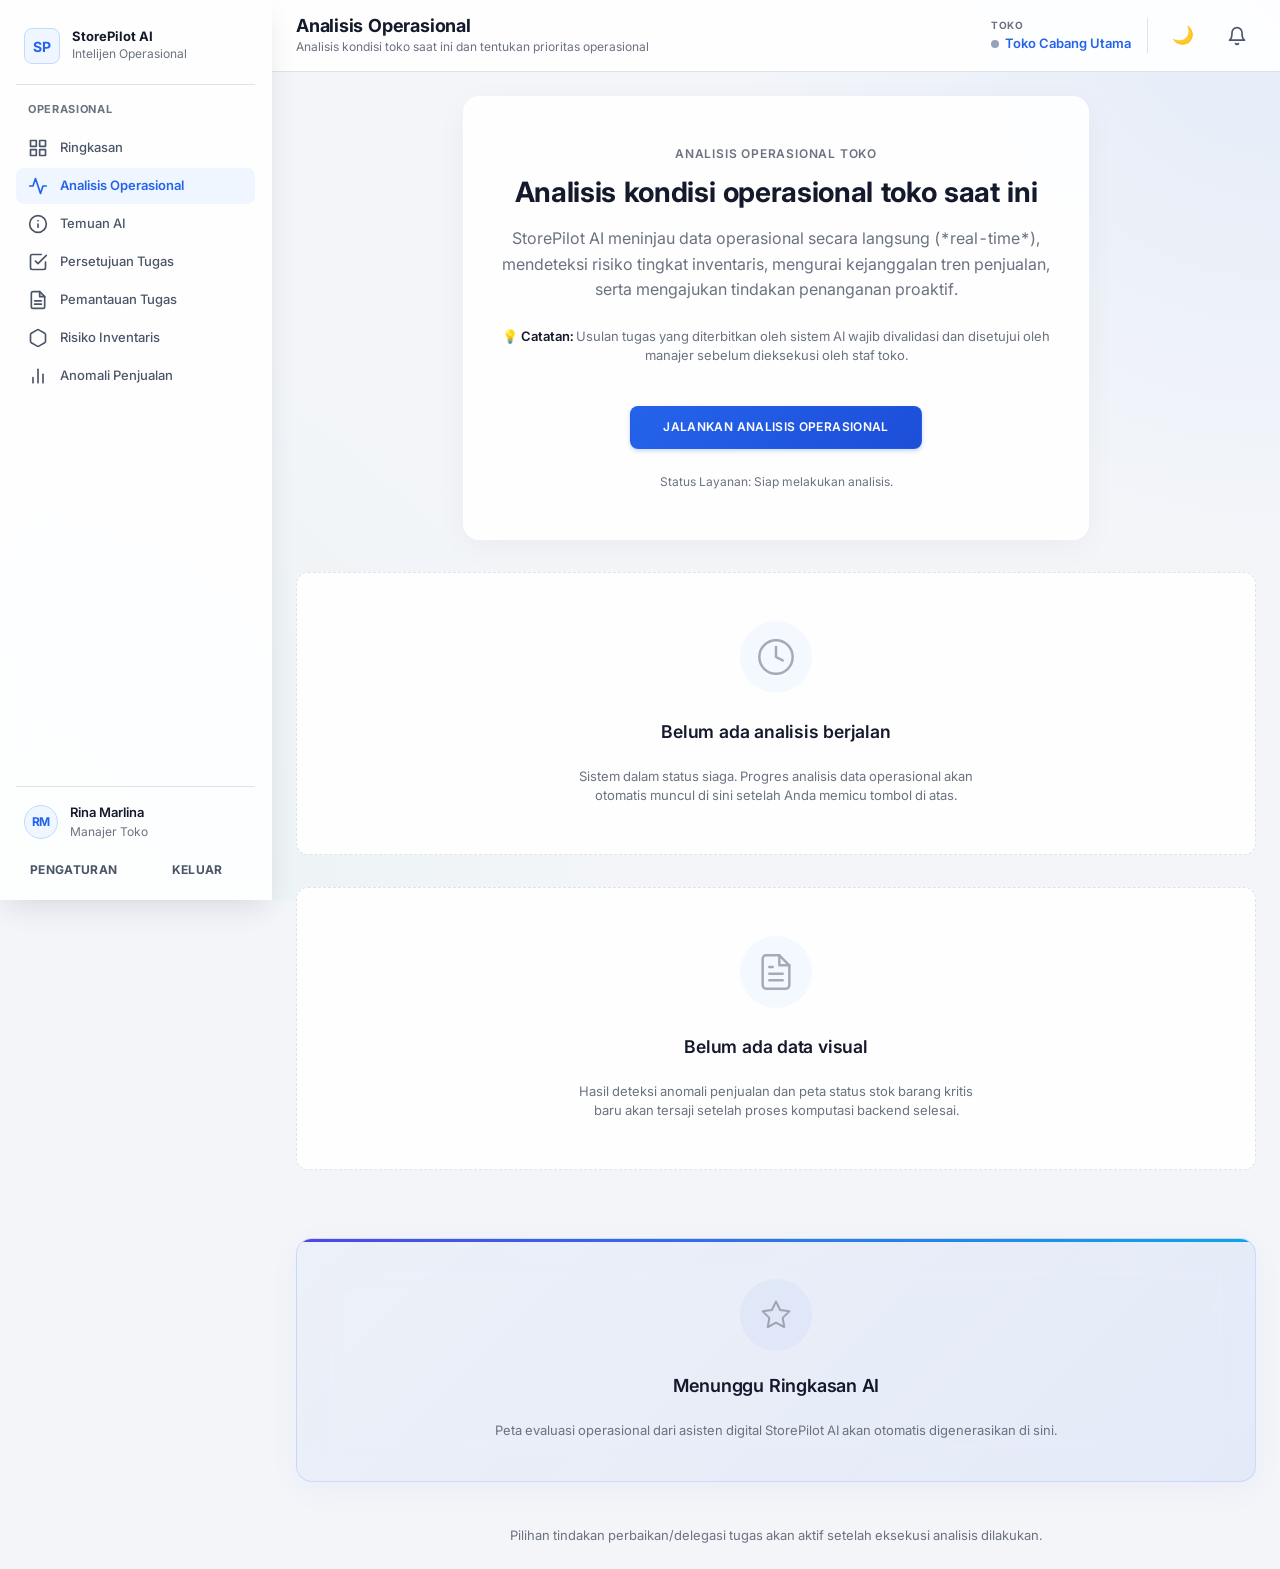
==== StorePilot AI/pages/analysis.html @ f126bdea "feat: complete CRUD + auth + seed + docker + frontend integration" ====
<!DOCTYPE html>
<html lang="id">
<head>
    <meta charset="UTF-8">
    <meta name="viewport" content="width=device-width, initial-scale=1.0">
    <meta name="description" content="StorePilot AI — Analisis Operasional. Analisis kondisi toko saat ini dan tentukan prioritas operasional.">
    <title>StorePilot AI — Analisis Operasional</title>

    <!-- Google Fonts -->
    <link rel="preconnect" href="https://fonts.googleapis.com">
    <link rel="preconnect" href="https://fonts.gstatic.com" crossorigin>
    <link href="https://fonts.googleapis.com/css2?family=Inter:wght@400;500;600;700&display=swap" rel="stylesheet">

    <!-- Script Deteksi Mode Gelap Instan -->
    <!-- Script Deteksi Mode Gelap Instan (dengan fallback prefers-color-scheme) -->
    <script>
        (function () {
            const saved = localStorage.getItem('theme');
            const prefersDark = window.matchMedia && window.matchMedia('(prefers-color-scheme: dark)').matches;
            const theme = saved || (prefersDark ? 'dark' : 'light');
            document.documentElement.setAttribute('data-theme', theme);
        })();
    </script>

    <!-- CSS Stylesheets (Sesuai dengan struktur folder proyekmu) -->
    <link rel="stylesheet" href="../assets/css/variables.css">
    <link rel="stylesheet" href="../assets/css/base.css">
    <link rel="stylesheet" href="../assets/css/layout.css">
    <link rel="stylesheet" href="../assets/css/components.css">
    <link rel="stylesheet" href="../assets/css/pages.css">

    <!-- Gaya Khusus Glassmorphism & Komponen Halaman Analisis -->
    <style>
        .analysis-container {
            display: flex;
            flex-direction: column;
            gap: 2rem;
        }

        /* 1. Glassmorphism Card Trigger Utama */
        .analysis-trigger {
            background: var(--glass-bg-strong, rgba(255, 255, 255, 0.75));
            backdrop-filter: blur(12px);
            -webkit-backdrop-filter: blur(12px);
            border: 1px solid var(--glass-border, rgba(0, 0, 0, 0.05));
            border-radius: var(--radius-xl, 16px);
            padding: 3rem 2rem;
            text-align: center;
            max-width: 800px;
            margin: 0 auto;
            box-shadow: 0 8px 32px 0 rgba(0, 0, 0, 0.04);
            transition: transform var(--transition-normal), box-shadow var(--transition-normal);
        }
        
        .analysis-trigger:hover {
            transform: translateY(-2px);
            box-shadow: 0 12px 40px 0 rgba(0, 0, 0, 0.06);
        }

        .analysis-trigger-title {
            font-size: 1.75rem;
            font-weight: 700;
            color: var(--color-text-primary, #0f172a);
            margin-bottom: 1rem;
            line-height: 1.25;
        }

        .analysis-trigger-description {
            color: var(--color-text-muted, #64748b);
            font-size: 1rem;
            line-height: 1.6;
            margin-bottom: 1.5rem;
            max-width: 620px;
            margin-left: auto;
            margin-right: auto;
        }

        /* 2. Standardisasi Empty State dengan Efek Kaca */
        .empty-state {
            background: var(--glass-bg-strong, rgba(255, 255, 255, 0.4));
            backdrop-filter: blur(8px);
            -webkit-backdrop-filter: blur(8px);
            border: 1.5px dashed var(--color-border, rgba(0, 0, 0, 0.08));
            border-radius: var(--radius-lg, 12px);
            padding: 3rem 2rem;
            display: flex;
            flex-direction: column;
            align-items: center;
            justify-content: center;
            text-align: center;
            gap: 0.75rem;
            transition: background-color var(--transition-normal), border-color var(--transition-normal);
        }

        .empty-state-icon {
            color: var(--color-text-muted, #64748b);
            opacity: 0.6;
            margin-bottom: 0.5rem;
        }

        /* 3. Panel Hasil Kecerdasan AI */
        .ai-intelligence-panel {
            background: linear-gradient(135deg, rgba(37, 99, 235, 0.03) 0%, rgba(37, 99, 235, 0.07) 100%);
            border: 1px solid rgba(37, 99, 235, 0.15);
            border-radius: var(--radius-xl, 16px);
            padding: 1.5rem;
            transition: background-color var(--transition-normal), border-color var(--transition-normal);
        }

        /* --- SINKRONISASI AKTIF UNTUK MODE GELAP (DARK MODE) --- */
        [data-theme="dark"] .analysis-trigger {
            background: rgba(30, 41, 59, 0.45);
            border-color: rgba(255, 255, 255, 0.08);
            box-shadow: 0 8px 32px 0 rgba(0, 0, 0, 0.2);
        }

        [data-theme="dark"] .empty-state {
            background: rgba(15, 23, 42, 0.25) !important;
            border-color: rgba(255, 255, 255, 0.1) !important;
        }

        html[data-theme="dark"] .ai-intelligence-panel,
        [data-theme="dark"] .ai-intelligence-panel {
            background: #1e293b !important; 
            background-image: none !important; 
            border-color: #334155 !important;
            box-shadow: 0 10px 15px -3px rgba(0, 0, 0, 0.5) !important;
        }

        html[data-theme="dark"] .ai-intelligence-panel .empty-state {
            background: rgba(15, 23, 42, 0.5) !important;
            border-color: rgba(255, 255, 255, 0.05) !important;
        }

        /* Perbaikan: jangan paksa semua child jadi satu warna, biarkan hierarki tetap */
        html[data-theme="dark"] .ai-intelligence-panel .empty-state h4,
        [data-theme="dark"] .ai-intelligence-panel .empty-state h4 {
            color: var(--color-text-primary);
        }
        html[data-theme="dark"] .ai-intelligence-panel .empty-state p,
        [data-theme="dark"] .ai-intelligence-panel .empty-state p {
            color: var(--color-text-secondary);
        }
    </style>
</head>
<body>

  <div class="app-shell">

    <!-- SIDEBAR -->
    <aside class="sidebar" id="sidebar">
      <div class="sidebar-brand">
        <div class="brand-mark">
          <span style="font-weight: var(--font-weight-bold); color: var(--color-primary); font-size: var(--font-size-base);">SP</span>
        </div>
        <div class="brand-content">
          <span class="brand-name">StorePilot AI</span>
          <span class="brand-subtitle">Intelijen Operasional</span>
        </div>
      </div>

      <nav class="sidebar-nav" aria-label="Navigasi utama">
        <div class="nav-section">
          <span class="nav-section-label">OPERASIONAL</span>
          <ul class="nav-list">
            <li class="nav-item">
              <a href="dashboard.html" class="nav-link">
                <span class="nav-icon" aria-hidden="true">
                  <svg width="20" height="20" viewBox="0 0 24 24" fill="none" stroke="currentColor" stroke-width="2" stroke-linecap="round" stroke-linejoin="round">
                    <rect x="3" y="3" width="7" height="7"/>
                    <rect x="14" y="3" width="7" height="7"/>
                    <rect x="14" y="14" width="7" height="7"/>
                    <rect x="3" y="14" width="7" height="7"/>
                  </svg>
                </span>
                <span class="nav-label">Ringkasan</span>
              </a>
            </li>
            <li class="nav-item">
              <a href="analysis.html" class="nav-link active" aria-current="page">
                <span class="nav-icon" aria-hidden="true">
                  <svg width="20" height="20" viewBox="0 0 24 24" fill="none" stroke="currentColor" stroke-width="2" stroke-linecap="round" stroke-linejoin="round">
                    <polyline points="22 12 18 12 15 21 9 3 6 12 2 12"/>
                  </svg>
                </span>
                <span class="nav-label">Analisis Operasional</span>
              </a>
            </li>
            <li class="nav-item">
              <a href="findings.html" class="nav-link">
                <span class="nav-icon" aria-hidden="true">
                  <svg width="20" height="20" viewBox="0 0 24 24" fill="none" stroke="currentColor" stroke-width="2" stroke-linecap="round" stroke-linejoin="round">
                    <circle cx="12" cy="12" r="10"/>
                    <line x1="12" y1="16" x2="12" y2="12"/>
                    <line x1="12" y1="8" x2="12.01" y2="8"/>
                  </svg>
                </span>
                <span class="nav-label">Temuan AI</span>
              </a>
            </li>
            <li class="nav-item">
              <a href="approvals.html" class="nav-link">
                <span class="nav-icon" aria-hidden="true">
                  <svg width="20" height="20" viewBox="0 0 24 24" fill="none" stroke="currentColor" stroke-width="2" stroke-linecap="round" stroke-linejoin="round">
                    <polyline points="9 11 12 14 22 4"/>
                    <path d="M21 12v7a2 2 0 0 1-2 2H5a2 2 0 0 1-2-2V5a2 2 0 0 1 2-2h11"/>
                  </svg>
                </span>
                <span class="nav-label">Persetujuan Tugas</span>
              </a>
            </li>
            <li class="nav-item">
              <a href="tasks.html" class="nav-link">
                <span class="nav-icon" aria-hidden="true">
                  <svg width="20" height="20" viewBox="0 0 24 24" fill="none" stroke="currentColor" stroke-width="2" stroke-linecap="round" stroke-linejoin="round">
                    <path d="M14 2H6a2 2 0 0 0-2 2v16a2 2 0 0 0 2 2h12a2 2 0 0 0 2-2V8z"/>
                    <polyline points="14 2 14 8 20 8"/>
                    <line x1="16" y1="13" x2="8" y2="13"/>
                    <line x1="16" y1="17" x2="8" y2="17"/>
                  </svg>
                </span>
                <span class="nav-label">Pemantauan Tugas</span>
              </a>
            </li>
            <li class="nav-item">
              <a href="inventory.html" class="nav-link">
                <span class="nav-icon" aria-hidden="true">
                  <svg width="20" height="20" viewBox="0 0 24 24" fill="none" stroke="currentColor" stroke-width="2" stroke-linecap="round" stroke-linejoin="round">
                    <path d="M21 16V8a2 2 0 0 0-1-1.73l-7-4a2 2 0 0 0-2 0l-7 4A2 2 0 0 0 3 8v8a2 2 0 0 0 1 1.73l7 4a2 2 0 0 0 2 0l7-4A2 2 0 0 0 21 16z"/>
                  </svg>
                </span>
                <span class="nav-label">Risiko Inventaris</span>
              </a>
            </li>
            <li class="nav-item">
              <a href="sales.html" class="nav-link">
                <span class="nav-icon" aria-hidden="true">
                  <svg width="20" height="20" viewBox="0 0 24 24" fill="none" stroke="currentColor" stroke-width="2" stroke-linecap="round" stroke-linejoin="round">
                    <line x1="18" y1="20" x2="18" y2="10"/>
                    <line x1="12" y1="20" x2="12" y2="4"/>
                    <line x1="6" y1="20" x2="6" y2="14"/>
                  </svg>
                </span>
                <span class="nav-label">Anomali Penjualan</span>
              </a>
            </li>
          </ul>
        </div>
      </nav>

      <!-- Sidebar Footer -->
      <div class="sidebar-footer">
        <div class="sidebar-profile">
          <div class="profile-avatar" aria-hidden="true">RM</div>
          <div class="profile-info">
            <span class="profile-name" id="sidebarProfileName">Rina Marlina</span>
            <span class="profile-role" id="sidebarProfileRole">Manajer Toko</span>
          </div>
        </div>
        <div class="sidebar-footer-actions" style="width: 100%; display: flex; gap: var(--space-2, 8px); margin-top: var(--space-2);">
          <button type="button" class="button button-ghost" style="font-size: var(--font-size-xs); flex: 1;">Pengaturan</button>
          <a href="../index.html" class="button button-ghost" style="font-size: var(--font-size-xs); flex: 1; text-align: center; text-decoration: none;">Keluar</a>
        </div>
      </div>
    </aside>

    <div class="sidebar-overlay" id="sidebarOverlay"></div>

    <!-- MAIN SHELL -->
    <div class="main-shell">
      <header class="top-header">
        <button
          type="button"
          class="mobile-menu-button"
          id="mobileMenuButton"
          aria-label="Buka navigasi"
          aria-controls="sidebar"
          aria-expanded="false"
        >
          <svg width="22" height="22" viewBox="0 0 24 24" fill="none" stroke="currentColor" stroke-width="2" stroke-linecap="round" stroke-linejoin="round" aria-hidden="true">
            <line x1="3" y1="12" x2="21" y2="12"/>
            <line x1="3" y1="6" x2="21" y2="6"/>
            <line x1="3" y1="18" x2="21" y2="18"/>
          </svg>
        </button>

        <div class="header-context">
          <h1 class="header-title">Analisis Operasional</h1>
          <p class="header-description">Analisis kondisi toko saat ini dan tentukan prioritas operasional</p>
        </div>

        <div class="header-actions">
          <div class="store-context">
            <span class="store-context-label">TOKO</span>
            <span class="store-context-name" style="font-weight: 600; color: var(--color-primary, #2563eb); display: flex; align-items: center; gap: 6px;">
              <span style="display: inline-block; width: 8px; height: 8px; background: #94a3b8; border-radius: 50%;"></span>
              Toko Cabang Utama
            </span>
          </div>

          <!-- Tombol Tema (Menjaga ID & Struktur Ikon) -->
          <button
            type="button"
            id="theme-toggle"
            class="header-action-button"
            aria-label="Ubah Tema"
            style="font-size: 1.1rem; background: none; border: none; cursor: pointer;"
          >
            <span id="theme-icon">🌙</span>
          </button>

          <!-- Tombol Notifikasi -->
          <button
            type="button"
            class="header-action-button notification-button"
            aria-label="Notifikasi"
          >
            <svg width="20" height="20" viewBox="0 0 24 24" fill="none" stroke="currentColor" stroke-width="2" stroke-linecap="round" stroke-linejoin="round" aria-hidden="true">
              <path d="M18 8A6 6 0 0 0 6 8c0 7-3 9-3 9h18s-3-2-3-9"/>
              <path d="M13.73 21a2 2 0 0 1-3.46 0"/>
            </svg>
          </button>
        </div>
      </header>

      <main class="main-content">
        <div class="content-container">
          <div class="analysis-container">

            <!-- PEMICU ANALISIS (HERO INSIGHT) -->
            <section class="analysis-trigger" id="analysisTrigger">
              <div class="analysis-trigger-content">
                <p style="font-size: var(--font-size-xs); font-weight: var(--font-weight-semibold); text-transform: uppercase; letter-spacing: 0.8px; color: var(--color-text-muted); margin-bottom: 0.75rem;">
                  ANALISIS OPERASIONAL TOKO
                </p>
                <h2 class="analysis-trigger-title">Analisis kondisi operasional toko saat ini</h2>
                <p class="analysis-trigger-description">
                  StorePilot AI meninjau data operasional secara langsung (*real-time*), mendeteksi risiko tingkat inventaris, mengurai kejanggalan tren penjualan, serta mengajukan tindakan penanganan proaktif.
                </p>
                <p style="font-size: var(--font-size-sm); color: var(--color-text-muted); margin-bottom: 2rem;">
                  💡 <strong>Catatan:</strong> Usulan tugas yang diterbitkan oleh sistem AI wajib divalidasi dan disetujui oleh manajer sebelum dieksekusi oleh staf toko.
                </p>
                <div class="analysis-trigger-action">
                  <button type="button" id="runAnalysisButton" class="button button-primary" style="padding: 0.75rem 2rem; font-weight: 600;">
                    JALANKAN ANALISIS OPERASIONAL
                  </button>
                </div>
                <div style="margin-top: 1.5rem; display: flex; align-items: center; justify-content: center; gap: 8px;">
                  <span style="font-size: var(--font-size-xs); color: var(--color-text-muted);">Status Layanan: Siap melakukan analisis.</span>
                </div>
              </div>
            </section>

            <!-- STATUS PROGRES -->
            <section class="analysis-progress" id="analysisProgress">
              <div class="empty-state">
                <span class="empty-state-icon">
                  <svg width="40" height="40" viewBox="0 0 24 24" fill="none" stroke="currentColor" stroke-width="1.5" stroke-linecap="round" stroke-linejoin="round">
                    <circle cx="12" cy="12" r="10"/>
                    <polyline points="12 6 12 12 16 14"/>
                  </svg>
                </span>
                <h3 style="font-weight: var(--font-weight-semibold); font-size: 1.1rem; margin-top: 0.5rem;">Belum ada analisis berjalan</h3>
                <p style="color: var(--color-text-muted); font-size: var(--font-size-sm); max-width: 400px;">
                  Sistem dalam status siaga. Progres analisis data operasional akan otomatis muncul di sini setelah Anda memicu tombol di atas.
                </p>
              </div>
            </section>

            <!-- HASIL ANALISIS -->
            <section class="analysis-result" id="analysisResult">
              <div class="empty-state" style="margin-bottom: 1.5rem;">
                <span class="empty-state-icon">
                  <svg width="40" height="40" viewBox="0 0 24 24" fill="none" stroke="currentColor" stroke-width="1.5" stroke-linecap="round" stroke-linejoin="round">
                    <path d="M14 2H6a2 2 0 0 0-2 2v16a2 2 0 0 0 2 2h12a2 2 0 0 0 2-2V8z"/>
                    <polyline points="14 2 14 8 20 8"/>
                    <line x1="16" y1="13" x2="8" y2="13"/>
                    <line x1="16" y1="17" x2="8" y2="17"/>
                    <polyline points="10 9 9 9 8 9"/>
                  </svg>
                </span>
                <h3 style="font-weight: var(--font-weight-semibold); font-size: 1.1rem; margin-top: 0.5rem;">Belum ada data visual</h3>
                <p style="color: var(--color-text-muted); font-size: var(--font-size-sm); max-width: 400px;">
                  Hasil deteksi anomali penjualan dan peta status stok barang kritis baru akan tersaji setelah proses komputasi backend selesai.
                </p>
              </div>

              <!-- RINGKASAN INTELIJEN AI (AI PANEL) -->
              <div class="ai-intelligence-panel" id="analysisSummary" style="margin-top: 1.5rem;">
                <div class="empty-state" style="border: none !important; background: transparent !important; padding: 1rem 0 !important;">
                  <span class="empty-state-icon">
                    <svg width="32" height="32" viewBox="0 0 24 24" fill="none" stroke="currentColor" stroke-width="1.5" stroke-linecap="round" stroke-linejoin="round">
                      <polygon points="12 2 15.09 8.26 22 9.27 17 14.14 18.18 21.02 12 17.77 5.82 21.02 7 14.14 2 9.27 8.91 8.26 12 2"/>
                    </svg>
                  </span>
                  <h4 style="font-weight: var(--font-weight-semibold); margin-top: 0.25rem;">Menunggu Ringkasan AI</h4>
                  <p style="color: var(--color-text-muted); font-size: var(--font-size-sm);">Peta evaluasi operasional dari asisten digital StorePilot AI akan otomatis digenerasikan di sini.</p>
                </div>
              </div>

              <!-- TINDAKAN EVALUASI -->
              <div class="analysis-result-actions" id="analysisResultActions" style="margin-top: 1.5rem; display: flex; justify-content: center;">
                <p style="color: var(--color-text-muted); font-size: var(--font-size-sm); text-align: center; width: 100%;">
                  Pilihan tindakan perbaikan/delegasi tugas akan aktif setelah eksekusi analisis dilakukan.
                </p>
              </div>
            </section>

          </div>
        </div>
      </main>

    </div>
  </div>

  <!-- SCRIPT JS UTAMA -->
  <script src="../js/utils.js"></script>
  <script src="../js/components.js"></script>
  <script src="../js/api.js"></script>
  <script src="../js/app.js"></script>

  <!-- Catatan: Mobile menu toggle & theme toggle sudah ditangani secara global oleh app.js -->
</body>
</html>
---- StorePilot AI/assets/css/variables.css ----
/* ============================================================
   StorePilot AI — Design Tokens & Theme Engine
   Single source of truth. No other stylesheet re-declares :root.
   ============================================================ */

:root {
  /* ------------------------------------------------------------
     1. Brand & Surface Colors (Light Mode Default)
     ------------------------------------------------------------ */
  --color-bg-primary: #F3F5F9;
  --color-bg-secondary: #F7F9FB;
  --color-surface: #FFFFFF;
  --color-surface-elevated: rgba(255, 255, 255, 0.86);

  --color-primary: #2563EB;
  --color-primary-dark: #1D4ED8;
  --color-primary-darker: #1E3A8A;
  --color-primary-soft: #EFF6FF;
  --color-primary-border: #BFDBFE;
  --color-primary-rgb: 37, 99, 235;

  /* ------------------------------------------------------------
     2. Text Colors (AA-checked against surface/bg colors)
     ------------------------------------------------------------ */
  --color-text-primary: #14192B;
  --color-text-secondary: #4B5568;
  --color-text-muted: #6B7280;
  --color-text-on-primary: #FFFFFF;

  --color-border: rgba(100, 116, 139, 0.20);
  --color-border-strong: rgba(100, 116, 139, 0.34);

  /* ------------------------------------------------------------
     3. Operational Status Colors (Light Mode)
     ------------------------------------------------------------ */
  --color-critical: #DC2626;
  --color-critical-dark: #B91C1C;
  --color-critical-bg: #FEF2F2;
  --color-critical-border: #FECACA;
  --color-critical-rgb: 220, 38, 38;

  --color-high: #EA580C;
  --color-high-dark: #C2410C;
  --color-high-bg: #FFF7ED;
  --color-high-border: #FED7AA;
  --color-high-rgb: 234, 88, 12;

  --color-warning: #B45309;
  --color-warning-dark: #92400E;
  --color-warning-bg: #FFFBEB;
  --color-warning-border: #FDE68A;
  --color-warning-rgb: 180, 83, 9;

  --color-success: #15803D;
  --color-success-dark: #166534;
  --color-success-bg: #F0FDF4;
  --color-success-border: #BBF7D0;
  --color-success-rgb: 21, 128, 61;

  /* ------------------------------------------------------------
     4. Liquid Glass Tokens (Light Mode)
     ------------------------------------------------------------ */
  --glass-bg: rgba(255, 255, 255, 0.72);
  --glass-bg-strong: rgba(255, 255, 255, 0.90);
  --glass-bg-subtle: rgba(255, 255, 255, 0.55);

  --glass-border: rgba(255, 255, 255, 0.55);
  --glass-border-strong: rgba(255, 255, 255, 0.80);

  --glass-highlight: rgba(255, 255, 255, 0.90);

  --glass-blur: blur(16px);
  --glass-blur-strong: blur(28px);
  --glass-saturation: saturate(150%);

  --glass-shadow: 0 4px 20px -4px rgba(20, 25, 43, 0.08), 0 1px 2px rgba(20, 25, 43, 0.04);
  --glass-shadow-elevated: 0 20px 44px -12px rgba(20, 25, 43, 0.16), 0 2px 8px rgba(20, 25, 43, 0.06);

  /* Ambient backdrop wash */
  --ambient-wash: radial-gradient(1100px 620px at 12% -8%, rgba(37, 99, 235, 0.10), transparent 60%),
                  radial-gradient(900px 560px at 92% 8%, rgba(37, 99, 235, 0.06), transparent 55%);

  /* ------------------------------------------------------------
     5. Typography
     ------------------------------------------------------------ */
  --font-family-primary: 'Inter', -apple-system, BlinkMacSystemFont,
    'Segoe UI', Roboto, Oxygen, Ubuntu, Cantarell, 'Helvetica Neue', sans-serif;

  --font-size-xs: 0.75rem;    /* 12px */
  --font-size-sm: 0.8125rem;  /* 13px */
  --font-size-base: 0.875rem; /* 14px */
  --font-size-md: 1rem;       /* 16px */
  --font-size-lg: 1.125rem;   /* 18px */
  --font-size-xl: 1.25rem;    /* 20px */
  --font-size-2xl: 1.5rem;    /* 24px */
  --font-size-3xl: 1.875rem;  /* 30px */

  --font-weight-regular: 400;
  --font-weight-medium: 500;
  --font-weight-semibold: 600;
  --font-weight-bold: 700;

  --line-height-tight: 1.25;
  --line-height-normal: 1.5;
  --line-height-relaxed: 1.7;

  /* ------------------------------------------------------------
     6. Spacing
     ------------------------------------------------------------ */
  --space-1: 4px;
  --space-2: 8px;
  --space-3: 12px;
  --space-4: 16px;
  --space-5: 20px;
  --space-6: 24px;
  --space-8: 32px;
  --space-10: 40px;
  --space-12: 48px;
  --space-16: 64px;

  /* ------------------------------------------------------------
     7. Border Radius
     ------------------------------------------------------------ */
  --radius-sm: 6px;
  --radius-md: 8px;
  --radius-lg: 12px;
  --radius-xl: 16px;
  --radius-glass: 20px;
  --radius-full: 9999px;

  /* ------------------------------------------------------------
     8. Shadows
     ------------------------------------------------------------ */
  --shadow-sm: 0 1px 2px rgba(20, 25, 43, 0.06);
  --shadow-md: 0 6px 16px -4px rgba(20, 25, 43, 0.10), 0 2px 4px rgba(20, 25, 43, 0.04);
  --shadow-lg: 0 12px 28px -6px rgba(20, 25, 43, 0.12);
  --shadow-floating: 0 24px 48px -12px rgba(20, 25, 43, 0.20);
  --shadow-focus: 0 0 0 3px rgba(var(--color-primary-rgb), 0.28);

  /* ------------------------------------------------------------
     9. Motion
     ------------------------------------------------------------ */
  --transition-fast: 150ms cubic-bezier(0.4, 0, 0.2, 1);
  --transition-normal: 240ms cubic-bezier(0.4, 0, 0.2, 1);
  --transition-slow: 420ms cubic-bezier(0.4, 0, 0.2, 1);
  --ease-premium: cubic-bezier(0.16, 1, 0.3, 1);

  /* ------------------------------------------------------------
     10. Z-Index
     ------------------------------------------------------------ */
  --z-background: 0;
  --z-content: 10;
  --z-header: 100;
  --z-sidebar: 200;
  --z-overlay: 500;
  --z-modal: 600;
  --z-toast: 700;

  /* ------------------------------------------------------------
     11. Compatibility Aliases (Satu deklarasi di dalam :root utama)
     ------------------------------------------------------------ */
  --color-background: var(--color-bg-primary);
  --color-background-secondary: var(--color-bg-secondary);
  --color-info: #0EA5E9;
  --color-primary-hover: var(--color-primary-dark);

  --font-family: var(--font-family-primary);
  --font-weight-normal: var(--font-weight-regular);
  --font-weight-500: var(--font-weight-medium);
  --font-weight-600: var(--font-weight-semibold);
  --text-sm: var(--font-size-sm);

  --glass-background: var(--glass-bg);
  --glass-ambient-gradient: var(--ambient-wash);

  --radius-small: var(--radius-sm);
  --radius-medium: var(--radius-md);
  --radius-large: var(--radius-lg);
  --radius-pill: var(--radius-full);

  --shadow-small: var(--shadow-sm);
  --shadow-medium: var(--shadow-md);
  --shadow-large: var(--shadow-lg);

  --space-1.5: 6px;
  --space-2.5: 10px;
  --space-3.5: 14px;

  --z-dropdown: 400;
  --z-navigation: var(--z-header);
}

/* ============================================================
   12. DARK MODE OVERRIDES (Premium Futuristic Dark Tokens)
   ============================================================ */
[data-theme="dark"] {
  /* Surface & Background (Deep Futuristic Space Slates) */
  --color-bg-primary: #090D1A;
  --color-bg-secondary: #0F1524;
  --color-surface: #151D30;
  --color-surface-elevated: rgba(21, 29, 48, 0.86);

  /* Primary Accent & Brand (Neon Blue Glow) */
  --color-primary: #3B82F6;
  --color-primary-dark: #60A5FA;
  --color-primary-darker: #93C5FD;
  --color-primary-soft: rgba(59, 130, 246, 0.12);
  --color-primary-border: rgba(59, 130, 246, 0.35);
  --color-primary-rgb: 96, 165, 250;

  /* Typography & Text */
  --color-text-primary: #F8FAFC;
  --color-text-secondary: #94A3B8;
  --color-text-muted: #64748B;
  --color-text-on-primary: #090D1A;

  --color-border: rgba(255, 255, 255, 0.08);
  --color-border-strong: rgba(255, 255, 255, 0.15);

  /* Operational Status Colors (Aksesibilitas Kontras Tinggi di Latar Gelap) */
  --color-critical: #F87171;
  --color-critical-dark: #EF4444;
  --color-critical-bg: rgba(239, 68, 68, 0.12);
  --color-critical-border: rgba(239, 68, 68, 0.25);
  --color-critical-rgb: 248, 113, 113;

  --color-high: #FB923C;
  --color-high-dark: #F97316;
  --color-high-bg: rgba(249, 115, 22, 0.12);
  --color-high-border: rgba(249, 115, 22, 0.25);
  --color-high-rgb: 251, 146, 60;

  --color-warning: #FBBF24;
  --color-warning-dark: #F59E0B;
  --color-warning-bg: rgba(245, 158, 11, 0.12);
  --color-warning-border: rgba(245, 158, 11, 0.25);
  --color-warning-rgb: 251, 191, 36;

  --color-success: #4ADE80;
  --color-success-dark: #22C55E;
  --color-success-bg: rgba(34, 197, 94, 0.12);
  --color-success-border: rgba(34, 197, 94, 0.25);
  --color-success-rgb: 74, 222, 128;

  /* Liquid Glass (Dark Mode Space Glass) */
  --glass-bg: rgba(15, 21, 36, 0.70);
  --glass-bg-strong: rgba(15, 21, 36, 0.88);
  --glass-bg-subtle: rgba(15, 21, 36, 0.45);

  --glass-border: rgba(255, 255, 255, 0.05);
  --glass-border-strong: rgba(255, 255, 255, 0.12);

  --glass-highlight: rgba(255, 255, 255, 0.02);

  --glass-shadow: 0 4px 24px -4px rgba(0, 0, 0, 0.4), 0 1px 3px rgba(0, 0, 0, 0.2);
  --glass-shadow-elevated: 0 20px 48px -12px rgba(0, 0, 0, 0.6), 0 2px 10px rgba(0, 0, 0, 0.3);

  /* Dark Neon Cybernetic Backdrop Ambient Gradient */
  --ambient-wash: radial-gradient(1100px 620px at 12% -8%, rgba(59, 130, 246, 0.14), transparent 55%),
                  radial-gradient(900px 560px at 92% 8%, rgba(96, 165, 250, 0.08), transparent 50%);
}

/* ------------------------------------------------------------
   13. Global Smooth Transitions & Motion Handling
   ------------------------------------------------------------ */
body {
  background-color: var(--color-bg-primary);
  color: var(--color-text-primary);
  font-family: var(--font-family-primary);
  transition: background-color var(--transition-normal) var(--ease-premium),
              color var(--transition-normal) var(--ease-premium),
              border-color var(--transition-normal) var(--ease-premium);
}

/* User Reduced Motion Preference */
@media (prefers-reduced-motion: reduce) {
  :root {
    --transition-fast: 1ms linear;
    --transition-normal: 1ms linear;
    --transition-slow: 1ms linear;
  }
}
---- StorePilot AI/assets/css/base.css ----
/* ==========================================================================
   StorePilot AI — Base Styles (Revised)
   ========================================================================== */

/* --------------------------------------------------------------------------
   Reset & Box Sizing
   -------------------------------------------------------------------------- */
*,
*::before,
*::after {
  box-sizing: border-box;
}

* {
  margin: 0;
  padding: 0;
}

/* --------------------------------------------------------------------------
   Document Foundation
   -------------------------------------------------------------------------- */
html {
  font-size: 16px;
  scroll-behavior: smooth;
  -webkit-text-size-adjust: 100%;
  text-size-adjust: 100%;
  scrollbar-width: thin;
  scrollbar-color: var(--color-border-strong) transparent;
}

body {
  font-family: var(--font-family-primary);
  background:
    radial-gradient(circle at top right, rgba(59,130,246,.08), transparent 35%),
    radial-gradient(circle at bottom left, rgba(16,185,129,.05), transparent 40%),
    var(--color-bg-primary);
  background-attachment: fixed;
  color: var(--color-text-primary);
  line-height: var(--line-height-normal);
  font-weight: var(--font-weight-regular);
  font-size: var(--font-size-base);

  -webkit-font-smoothing: antialiased;
  -moz-osx-font-smoothing: grayscale;
  text-rendering: optimizeLegibility;
  font-variant-numeric: tabular-nums;

  min-height: 100vh;
  overflow-x: hidden;
}

/* --------------------------------------------------------------------------
   Baseline Typography
   -------------------------------------------------------------------------- */
h1, h2, h3, h4, h5, h6 {
  font-family: inherit;
  color: var(--color-text-primary);
  font-weight: var(--font-weight-semibold);
  line-height: var(--line-height-tight);
  margin-bottom: 0.75rem;
  letter-spacing: -0.012em;
}

h1 { font-size: clamp(1.75rem, 4vw, 2.25rem); }
h2 { font-size: clamp(1.375rem, 3vw, 1.75rem); }
h3 { font-size: clamp(1.125rem, 2.4vw, 1.375rem); }
h4 { font-size: 1.125rem; }
h5 { font-size: 1rem; }
h6 { font-size: 0.875rem; }

p {
  margin-bottom: 1rem;
  color: var(--color-text-secondary);
}

p:last-child {
  margin-bottom: 0;
}

strong, b {
  font-weight: var(--font-weight-semibold);
  color: var(--color-text-primary);
}

small {
  font-size: 0.875em;
}

/* --------------------------------------------------------------------------
   Links & Interactivity
   -------------------------------------------------------------------------- */
a {
  color: var(--color-primary);
  text-decoration: none;
  transition: color var(--transition-fast), opacity var(--transition-fast);
}

a:hover {
  color: var(--color-primary-dark);
  text-decoration: underline;
  text-underline-offset: 3px;
}

/* Consistent, visible focus ring app-wide (mouse users keep a clean look
   via :focus-visible; keyboard users always get a clear ring). */
a:focus-visible,
button:focus-visible,
input:focus-visible,
textarea:focus-visible,
select:focus-visible,
[tabindex]:focus-visible {
  outline: 2px solid var(--color-primary);
  outline-offset: 2px;
  border-radius: var(--radius-sm);
  box-shadow: 0 0 0 4px rgba(59,130,246,.15);
}

/* --------------------------------------------------------------------------
   Media & Images
   -------------------------------------------------------------------------- */
img,
picture,
video,
canvas,
svg {
  display: block;
  max-width: 100%;
  height: auto;
}

img { object-fit: cover; }

svg {
  fill: none;
}

/* --------------------------------------------------------------------------
   Form Base Reset
   -------------------------------------------------------------------------- */
input,
button,
textarea,
select {
  font: inherit;
  color: inherit;
  margin: 0;
  letter-spacing: inherit;
}

button {
  cursor: pointer;
  background: transparent;
  border: none;
}

button:disabled {
  cursor: not-allowed;
}

textarea {
  resize: vertical;
}

/* --------------------------------------------------------------------------
   Selection & Scrollbar
   -------------------------------------------------------------------------- */
::selection {
  background: rgba(59,130,246,.22);
  color: var(--color-text-primary);
}

::-webkit-scrollbar {
  width: 10px;
  height: 10px;
}

::-webkit-scrollbar-track {
  background: transparent;
}

::-webkit-scrollbar-thumb {
  background-color: var(--color-border-strong);
  border-radius: 10px;
  border: 2px solid var(--color-bg-primary);
  background-clip: padding-box;
}

::-webkit-scrollbar-thumb:hover {
  background-color: var(--color-text-muted);
  background-clip: padding-box;
}

/* --------------------------------------------------------------------------
   Skip Link (keyboard accessibility — jumps straight to main content)
   -------------------------------------------------------------------------- */
.skip-link {
  position: fixed;
  top: var(--space-3);
  left: var(--space-3);
  z-index: 999;
  background: var(--color-primary);
  color: #fff;
  padding: var(--space-2) var(--space-4);
  border-radius: var(--radius-md);
  font-size: var(--font-size-sm);
  font-weight: var(--font-weight-medium);
  text-decoration: none;
  transform: translateY(-150%);
  opacity: 0;
  pointer-events: none;
  transition:
    transform var(--transition-fast) var(--ease-premium, ease),
    opacity var(--transition-fast) var(--ease-premium, ease);
}

.skip-link:focus,
.skip-link:focus-visible {
  transform: translateY(0);
  opacity: 1;
  pointer-events: auto;
}

/* --------------------------------------------------------------------------
   Layout Utility Classes
   -------------------------------------------------------------------------- */
.container {
  width: min(1280px, calc(100% - 2rem));
  margin-inline: auto;
}

.section {
  margin-block: var(--space-8);
}

.stack > * + * {
  margin-top: var(--space-4);
}

.cluster {
  display: flex;
  flex-wrap: wrap;
  align-items: center;
  gap: var(--space-3);
}

.surface {
  background: var(--glass-bg);
  border: 1px solid var(--glass-border);
  border-radius: var(--radius-xl);
  backdrop-filter: blur(var(--glass-blur));
}

/* --------------------------------------------------------------------------
   Gentle Page Entrance
   Applied via a small set of opt-in utility classes so motion stays
   deliberate rather than scattered. Content settles in, it doesn't jump.
   -------------------------------------------------------------------------- */
@keyframes fade-rise-in {
  from { opacity: 0; transform: translateY(10px); }
  to   { opacity: 1; transform: translateY(0); }
}

@keyframes scale-in {
  from {
    opacity: 0;
    transform: scale(.96);
  }
  to {
    opacity: 1;
    transform: scale(1);
  }
}

.fade-in {
  animation: fade-rise-in .45s ease both;
}

.slide-up {
  animation: fade-rise-in .55s ease both;
}

.scale-in {
  animation: scale-in .35s ease both;
}

.enter-fade { animation: fade-rise-in var(--transition-slow) var(--ease-premium) both; }
.enter-fade-1 { animation: fade-rise-in var(--transition-slow) var(--ease-premium) both; animation-delay: 40ms; }
.enter-fade-2 { animation: fade-rise-in var(--transition-slow) var(--ease-premium) both; animation-delay: 90ms; }
.enter-fade-3 { animation: fade-rise-in var(--transition-slow) var(--ease-premium) both; animation-delay: 140ms; }

@media (prefers-reduced-motion: reduce) {
  html { scroll-behavior: auto; }

  *,
  *::before,
  *::after {
    animation-duration: 0.01ms !important;
    animation-iteration-count: 1 !important;
    transition-duration: 0.01ms !important;
    scroll-behavior: auto !important;
  }
}
---- StorePilot AI/assets/css/layout.css ----
/**
 * StorePilot AI — Global Layout System
 * Location: assets/css/layout.css
 *
 * Matches the actual app-shell markup used across index.html and every
 * page in /pages/: .app-shell > (.sidebar + .sidebar-overlay + .main-shell)
 */

:root {
    --layout-sidebar-width: 272px;
    --layout-sidebar-width-md: 240px;
    --layout-topbar-height: 72px;
    --layout-topbar-height-sm: 64px;
    --layout-content-max-width: 1440px;
}

/* ==================================================
   APPLICATION SHELL
   ================================================== */
.app-shell,
.layout-wrapper {
    display: flex;
    min-height: 100vh;
    position: relative;
}

/* ==================================================
   SIDEBAR
   ================================================== */
.sidebar {
    width: var(--layout-sidebar-width);
    flex-shrink: 0;
    height: 100vh;
    position: fixed;
    top: 0;
    left: 0;
    background: var(--glass-bg-strong);
    backdrop-filter: var(--glass-blur) var(--glass-saturation);
    -webkit-backdrop-filter: var(--glass-blur) var(--glass-saturation);
    border-right: 1px solid var(--glass-border);
    box-shadow: var(--shadow-lg);
    z-index: var(--z-sidebar);
    display: flex;
    flex-direction: column;
    padding: var(--space-5) var(--space-4);
    transition: transform var(--transition-normal), box-shadow var(--transition-normal);
    transform: translate3d(0, 0, 0);
    will-change: transform;
}

.sidebar-brand {
    display: flex;
    align-items: center;
    gap: var(--space-3);
    padding: var(--space-2) var(--space-2) var(--space-5) var(--space-2);
    margin-bottom: var(--space-4);
    border-bottom: 1px solid var(--color-border);
}

.brand-mark {
    width: 36px;
    height: 36px;
    flex-shrink: 0;
    display: flex;
    align-items: center;
    justify-content: center;
    background: var(--color-primary-soft);
    border: 1px solid var(--color-primary-border);
    border-radius: var(--radius-md);
}

.brand-content {
    display: flex;
    flex-direction: column;
    gap: 1px;
    min-width: 0;
}

.brand-name {
    font-size: var(--font-size-sm);
    font-weight: var(--font-weight-bold);
    color: var(--color-text-primary);
    line-height: 1.2;
    white-space: nowrap;
}

.brand-subtitle {
    font-size: var(--font-size-xs);
    color: var(--color-text-muted);
    white-space: nowrap;
}

/* Navigation */
.sidebar-nav {
    flex: 1;
    overflow-y: auto;
    scrollbar-width: none;
    -ms-overflow-style: none;
}

.sidebar-nav::-webkit-scrollbar {
    display: none;
}

.nav-section {
    display: flex;
    flex-direction: column;
    gap: var(--space-1);
    margin-bottom: var(--space-5);
}

.nav-section-label {
    font-size: 0.6875rem;
    font-weight: var(--font-weight-bold);
    color: var(--color-text-muted);
    text-transform: uppercase;
    letter-spacing: 0.06em;
    padding: 0 var(--space-3);
    margin-bottom: var(--space-2);
}

.nav-list {
    list-style: none;
    display: flex;
    flex-direction: column;
    gap: 2px;
}

.nav-item {
    display: block;
}

.nav-link {
    display: flex;
    align-items: center;
    gap: var(--space-3);
    padding: var(--space-2) var(--space-3);
    border-radius: var(--radius-md);
    color: var(--color-text-secondary);
    font-size: var(--font-size-sm);
    font-weight: var(--font-weight-medium);
    text-decoration: none;
    transition: background-color var(--transition-fast), color var(--transition-fast);
}

.nav-link:hover {
    background: var(--color-bg-secondary);
    color: var(--color-text-primary);
    text-decoration: none;
}

.nav-link.active {
    background: var(--color-primary-soft);
    color: var(--color-primary);
    font-weight: var(--font-weight-semibold);
}

.nav-icon {
    display: flex;
    align-items: center;
    justify-content: center;
    flex-shrink: 0;
    width: 20px;
    height: 20px;
    color: currentColor;
}

.nav-label {
    white-space: nowrap;
    overflow: hidden;
    text-overflow: ellipsis;
}

/* Sidebar footer / profile */
.sidebar-footer {
    padding-top: var(--space-4);
    margin-top: var(--space-3);
    border-top: 1px solid var(--color-border);
    display: flex;
    flex-direction: column;
    gap: var(--space-3);
}

.sidebar-profile {
    display: flex;
    align-items: center;
    gap: var(--space-3);
    padding: 0 var(--space-2);
}

.profile-avatar,
.manager-avatar {
    width: 34px;
    height: 34px;
    flex-shrink: 0;
    display: flex;
    align-items: center;
    justify-content: center;
    border-radius: var(--radius-full);
    background: var(--color-primary-soft);
    border: 1px solid var(--color-primary-border);
    font-size: var(--font-size-xs);
    font-weight: var(--font-weight-bold);
    color: var(--color-primary);
    letter-spacing: -0.02em;
}

.profile-info,
.manager-info {
    display: flex;
    flex-direction: column;
    gap: 1px;
    min-width: 0;
}

.profile-name,
.manager-name {
    font-size: var(--font-size-sm);
    font-weight: var(--font-weight-semibold);
    color: var(--color-text-primary);
    white-space: nowrap;
    overflow: hidden;
    text-overflow: ellipsis;
}

.profile-role,
.manager-role {
    font-size: var(--font-size-xs);
    color: var(--color-text-muted);
    white-space: nowrap;
    overflow: hidden;
    text-overflow: ellipsis;
}

.sidebar-footer-actions {
    display: flex;
    gap: var(--space-2);
}

.sidebar-footer-actions .button {
    flex: 1;
}

/* Mobile overlay */
.sidebar-overlay {
    position: fixed;
    inset: 0;
    background: rgba(15, 23, 42, 0.4);
    backdrop-filter: blur(2px);
    -webkit-backdrop-filter: blur(2px);
    z-index: var(--z-overlay);
    opacity: 0;
    visibility: hidden;
    pointer-events: none;
    transition: opacity var(--transition-normal), visibility var(--transition-normal);
}

.sidebar-overlay.visible {
    opacity: 1;
    visibility: visible;
    pointer-events: auto;
}

/* ==================================================
   MAIN SHELL (TOPBAR + CONTENT)
   ================================================== */
.main-shell {
    flex: 1;
    display: flex;
    flex-direction: column;
    min-width: 0;
    margin-left: var(--layout-sidebar-width);
}

.top-header {
    height: var(--layout-topbar-height);
    position: sticky;
    top: 0;
    z-index: var(--z-header);
    background: var(--glass-bg-strong);
    backdrop-filter: var(--glass-blur);
    -webkit-backdrop-filter: var(--glass-blur);
    border-bottom: 1px solid var(--color-border);
    display: flex;
    align-items: center;
    gap: var(--space-4);
    padding: 0 var(--space-6);
}

.mobile-menu-button {
    display: none;
    align-items: center;
    justify-content: center;
    width: 40px;
    height: 40px;
    border-radius: var(--radius-md);
    color: var(--color-text-secondary);
    flex-shrink: 0;
}

.mobile-menu-button:hover {
    background: var(--color-bg-secondary);
    color: var(--color-text-primary);
}

.header-context {
    display: flex;
    flex-direction: column;
    gap: 2px;
    min-width: 0;
    flex: 1;
}

.header-title {
    font-size: var(--font-size-lg);
    font-weight: var(--font-weight-bold);
    color: var(--color-text-primary);
    margin: 0;
    line-height: 1.2;
    white-space: nowrap;
    overflow: hidden;
    text-overflow: ellipsis;
}

.header-description {
    font-size: var(--font-size-xs);
    color: var(--color-text-muted);
    margin: 0;
    white-space: nowrap;
    overflow: hidden;
    text-overflow: ellipsis;
}

.header-actions {
    display: flex;
    align-items: center;
    gap: var(--space-4);
    flex-shrink: 0;
}

.store-context {
    display: flex;
    flex-direction: column;
    gap: 1px;
    padding-right: var(--space-4);
    border-right: 1px solid var(--color-border);
}

.store-context-label {
    font-size: 0.625rem;
    font-weight: var(--font-weight-bold);
    color: var(--color-text-muted);
    text-transform: uppercase;
    letter-spacing: 0.06em;
}

.store-context-name {
    font-size: var(--font-size-sm);
    font-weight: var(--font-weight-medium);
    color: var(--color-text-secondary);
}

.header-action-button {
    display: flex;
    align-items: center;
    justify-content: center;
    width: 38px;
    height: 38px;
    border-radius: var(--radius-full);
    color: var(--color-text-secondary);
    position: relative;
}

.header-action-button:hover {
    background: var(--color-bg-secondary);
    color: var(--color-text-primary);
}

.manager-menu {
    display: flex;
    align-items: center;
    gap: var(--space-2.5);
    padding-left: var(--space-2);
    cursor: pointer;
}

/* Content area */
.main-content {
    flex: 1;
    display: flex;
    flex-direction: column;
}

.content-container,
.content-area {
    flex: 1;
    width: 100%;
    max-width: var(--layout-content-max-width);
    margin: 0 auto;
    padding: var(--space-6);
    display: flex;
    flex-direction: column;
    gap: var(--space-6);
}

/* ==================================================
   RESPONSIVE
   ================================================== */
@media screen and (max-width: 1199.98px) {
    :root {
        --layout-sidebar-width: var(--layout-sidebar-width-md);
    }
}

@media screen and (max-width: 991.98px) {
    .sidebar {
        transform: translate3d(-100%, 0, 0);
        box-shadow: none;
    }

    .sidebar.open {
        transform: translate3d(0, 0, 0);
        box-shadow: var(--shadow-floating);
    }

    .main-shell {
        margin-left: 0;
    }

    .mobile-menu-button {
        display: flex;
    }

    .store-context {
        display: none;
    }
}

@media screen and (max-width: 767.98px) {
    :root {
        --layout-topbar-height: var(--layout-topbar-height-sm);
    }

    .top-header {
        padding: 0 var(--space-4);
    }

    .content-container,
    .content-area {
        padding: var(--space-4);
        gap: var(--space-4);
    }

    .manager-info {
        display: none;
    }
}

@media screen and (max-width: 575.98px) {
    .header-description {
        display: none;
    }
}
---- StorePilot AI/assets/css/components.css ----
/**
 * StorePilot AI — Reusable Components Stylesheet (Revised)
 * Location: STOREPILOT AI/assets/css/components.css
 */

/* ==================================================
   1. PREMIUM CARD SYSTEM & PANELS (UPGRADED)
   ================================================== */
.card,
.metric-card,
.info-card,
.status-card,
.panel,
.summary-card,
.ai-card,
.ai-panel {
    background: var(--glass-background);
    backdrop-filter: var(--glass-blur);
    -webkit-backdrop-filter: var(--glass-blur);
    border: 1px solid var(--glass-border);
    border-radius: 18px;
    box-shadow: var(--shadow-medium);
    padding: var(--space-6);
    display: flex;
    flex-direction: column;
    transition: transform var(--transition-normal), box-shadow var(--transition-normal), border-color var(--transition-normal);
    position: relative;
    overflow: hidden;
    will-change: transform;
    transform-origin: center;
}

/* Hover Behavior — Soft Elevation */
.card:hover,
.metric-card:hover,
.info-card:hover,
.status-card:hover,
.panel:hover,
.summary-card:hover,
.ai-card:hover,
.ai-panel:hover {
    transform: translateY(-2px);
    box-shadow: var(--shadow-large);
    border-color: rgba(59, 130, 246, 0.25);
}

/* Card & Panel Headers */
.card-header,
.panel-header {
    display: flex;
    flex-direction: row;
    align-items: center;
    justify-content: space-between;
    margin-bottom: var(--space-5);
    gap: var(--space-4);
    flex-wrap: wrap;
}

.card-title,
.panel-title {
    font-size: var(--font-size-lg);
    font-weight: var(--font-weight-semibold);
    color: var(--color-text-primary);
    margin: 0;
    line-height: 1.4;
    letter-spacing: -0.02em;
}

.card-subtitle {
    font-size: var(--font-size-sm);
    color: var(--color-text-secondary);
    margin-top: var(--space-1);
    font-weight: var(--font-weight-normal);
    line-height: 1.5;
}

.card-body,
.panel-body {
    display: flex;
    flex-direction: column;
    gap: var(--space-5);
    color: var(--color-text-secondary);
    line-height: 1.6;
    flex: 1;
}

/* Metric Cards Specifics */
.metric-card {
    justify-content: space-between;
    gap: var(--space-4);
}

.metric-header {
    display: flex;
    align-items: center;
    justify-content: space-between;
    margin-bottom: var(--space-1);
}

.metric-label {
    font-size: var(--font-size-sm);
    font-weight: var(--font-weight-medium);
    color: var(--color-text-secondary);
    line-height: 1.2;
}

.metric-icon {
    display: flex;
    align-items: center;
    justify-content: center;
    color: var(--color-primary);
    font-size: var(--font-size-xl);
    width: 44px;
    height: 44px;
    background: var(--color-background-secondary);
    border-radius: var(--radius-large);
    border: 1px solid rgba(255, 255, 255, 0.4);
    box-shadow: var(--shadow-small);
}

.metric-content {
    display: flex;
    align-items: baseline;
    gap: var(--space-3);
    flex-wrap: wrap;
}

.metric-value {
    font-size: var(--font-size-3xl);
    font-weight: var(--font-weight-bold);
    color: var(--color-text-primary);
    line-height: 1.1;
    letter-spacing: -0.03em;
}

.metric-trend {
    display: inline-flex;
    align-items: center;
    gap: var(--space-1);
    font-size: var(--font-size-xs);
    font-weight: var(--font-weight-semibold);
    padding: var(--space-1) var(--space-2.5);
    border-radius: var(--radius-medium);
    line-height: 1;
}

.metric-trend.positive {
    background-color: rgba(16, 185, 129, 0.1);
    color: var(--color-success);
}

.metric-trend.negative {
    background-color: rgba(239, 68, 68, 0.1);
    color: var(--color-critical);
}


/* ==================================================
   2. AI CARDS & AI PANEL (UPGRADED INTELLIGENCE)
   ================================================== */
.ai-card, .ai-panel {
    padding: 0;
    border: 1px solid rgba(99, 102, 241, 0.25);
    background: linear-gradient(135deg, rgba(255, 255, 255, 0.85) 0%, rgba(245, 247, 255, 0.85) 100%);
    box-shadow: 0 8px 30px 0 rgba(99, 102, 241, 0.04), var(--shadow-medium);
}

.ai-card:hover, .ai-panel:hover {
    border-color: rgba(99, 102, 241, 0.45);
    box-shadow: 0 12px 36px 0 rgba(99, 102, 241, 0.08), var(--shadow-large);
}

.ai-card > .card-header,
.ai-card-header,
.ai-panel-header {
    background: linear-gradient(90deg, rgba(99, 102, 241, 0.08) 0%, rgba(59, 130, 246, 0.08) 100%);
    padding: var(--space-4) var(--space-6);
    margin: 0;
    border-bottom: 1px solid rgba(99, 102, 241, 0.15);
    display: flex;
    align-items: center;
    gap: var(--space-3);
}

.ai-card-title,
.ai-panel-title {
    font-size: var(--font-size-md);
    font-weight: var(--font-weight-bold);
    background: linear-gradient(135deg, #4f46e5 0%, #3b82f6 100%);
    -webkit-background-clip: text;
    background-clip: text;
    -webkit-text-fill-color: transparent;
    color: transparent;
    margin: 0;
}

.ai-card > .card-body,
.ai-card-body,
.ai-panel-body {
    padding: var(--space-5) var(--space-6);
    line-height: 1.6;
}


/* ==================================================
   3. BUTTONS (PREMIUM MODERN SAAS)
   ================================================== */
.btn {
    display: inline-flex;
    align-items: center;
    justify-content: center;
    gap: var(--space-2);
    font-family: var(--font-family-primary, var(--font-family));
    font-size: var(--font-size-sm);
    font-weight: var(--font-weight-semibold);
    padding: var(--space-2.5) var(--space-5);
    border-radius: var(--radius-medium);
    border: 1px solid transparent;
    cursor: pointer;
    transition: all var(--transition-fast);
    line-height: 1.5;
    text-decoration: none;
    user-select: none;
}

.btn:active {
    transform: translateY(0) scale(.97);
}

.btn:disabled {
    opacity: 0.5;
    cursor: not-allowed;
    transform: none;
    box-shadow: none;
}

.btn-primary {
    background: linear-gradient(135deg, var(--color-primary) 0%, var(--color-primary-hover) 100%);
    color: #ffffff;
    box-shadow: 0 2px 4px rgba(59, 130, 246, 0.2), inset 0 1px 0 rgba(255, 255, 255, 0.25);
    border: 1px solid rgba(37, 99, 235, 0.5);
}

.btn-primary:hover {
    transform: translateY(-2px);
    background: linear-gradient(135deg, var(--color-primary-hover) 0%, #1d4ed8 100%);
    box-shadow: 0 4px 12px rgba(59, 130, 246, 0.3);
}

.btn-secondary {
    background: rgba(255, 255, 255, 0.6);
    color: var(--color-text-primary);
    border: 1px solid rgba(0, 0, 0, 0.08);
    box-shadow: var(--shadow-small);
    backdrop-filter: blur(4px);
    -webkit-backdrop-filter: blur(4px);
}

.btn-secondary:hover {
    background: rgba(255, 255, 255, 0.95);
    border-color: rgba(0, 0, 0, 0.15);
    color: var(--color-primary-hover);
    box-shadow: var(--shadow-medium);
}

.btn-danger {
    background: linear-gradient(135deg, var(--color-critical) 0%, #dc2626 100%);
    color: #ffffff;
    border: 1px solid rgba(220, 38, 38, 0.5);
    box-shadow: 0 2px 4px rgba(239, 68, 68, 0.2), inset 0 1px 0 rgba(255, 255, 255, 0.2);
}

.btn-danger:hover {
    background: linear-gradient(135deg, #dc2626 0%, #b91c1c 100%);
    box-shadow: 0 4px 12px rgba(239, 68, 68, 0.3);
}

.btn-icon {
    padding: var(--space-2.5);
    border-radius: var(--radius-medium);
    aspect-ratio: 1 / 1;
}


/* ==================================================
   4. DATA TABLES (CLEAN & METICULOUS)
   ================================================== */
.table-container {
    width: 100%;
    overflow-x: auto;
    border-radius: var(--radius-large);
    border: 1px solid var(--glass-border);
    background: var(--glass-background);
    backdrop-filter: var(--glass-blur);
    -webkit-backdrop-filter: var(--glass-blur);
    box-shadow: var(--shadow-medium);
}

.table {
    width: 100%;
    border-collapse: collapse;
    text-align: left;
    font-size: var(--font-size-sm);
}

.table th {
    position: sticky;
    top: 0;
    z-index: 2;
    background: rgba(238, 242, 247, 0.6);
    color: var(--color-text-primary);
    font-weight: var(--font-weight-semibold);
    padding: var(--space-4) var(--space-5);
    border-bottom: 1px solid var(--glass-border);
    white-space: nowrap;
    text-transform: uppercase;
    font-size: var(--font-size-xs);
    letter-spacing: 0.05em;
}

.table td {
    padding: var(--space-4) var(--space-5);
    border-bottom: 1px solid var(--glass-border);
    color: var(--color-text-secondary);
    transition: background-color var(--transition-fast), color var(--transition-fast);
}

.table tr:last-child td {
    border-bottom: none;
}

.table tr:hover td {
    background-color: rgba(59, 130, 246, 0.03);
    color: var(--color-text-primary);
}


/* ==================================================
   5. TOOLBAR & FORM INPUTS (ENTERPRISE)
   ================================================== */
.toolbar {
    display: flex;
    align-items: center;
    justify-content: space-between;
    gap: var(--space-4);
    padding: var(--space-3) var(--space-4);
    background: var(--glass-background);
    backdrop-filter: var(--glass-blur);
    -webkit-backdrop-filter: var(--glass-blur);
    border: 1px solid var(--glass-border);
    border-radius: var(--radius-large);
    margin-bottom: var(--space-6);
    flex-wrap: wrap;
    box-shadow: var(--shadow-small);
}

.form-group {
    display: flex;
    flex-direction: column;
    gap: var(--space-2);
    margin-bottom: var(--space-4);
    width: 100%;
}

.form-label {
    font-size: var(--font-size-xs);
    font-weight: var(--font-weight-semibold);
    color: var(--color-text-primary);
    text-transform: uppercase;
    letter-spacing: 0.05em;
}

.form-input, .search-input {
    font-family: var(--font-family-primary, var(--font-family));
    font-size: var(--font-size-sm);
    padding: var(--space-2.5) var(--space-4);
    border-radius: var(--radius-medium);
    border: 1px solid rgba(0, 0, 0, 0.12);
    background-color: rgba(255, 255, 255, 0.7);
    color: var(--color-text-primary);
    transition: border-color var(--transition-fast), box-shadow var(--transition-fast), background-color var(--transition-fast);
    width: 100%;
}

.form-input:focus, .search-input:focus {
    outline: none;
    background-color: #ffffff;
    border-color: var(--color-primary);
    box-shadow: 0 0 0 3px rgba(59, 130, 246, 0.15);
}


/* ==================================================
   6. BADGES, STATUS CHIPS & LABELS
   ================================================== */
.badge, .status-chip {
    display: inline-flex;
    align-items: center;
    gap: var(--space-1.5);
    font-size: var(--font-size-xs);
    font-weight: var(--font-weight-bold);
    padding: var(--space-1) var(--space-3);
    border-radius: var(--radius-pill);
    line-height: 1.2;
    text-transform: uppercase;
    letter-spacing: 0.04em;
    border: 1px solid transparent;
}

.badge-success, .status-chip.success {
    background-color: rgba(16, 185, 129, 0.1);
    color: #065f46;
    border-color: rgba(16, 185, 129, 0.2);
}

.badge-warning, .status-chip.warning {
    background-color: rgba(245, 158, 11, 0.1);
    color: #92400e;
    border-color: rgba(245, 158, 11, 0.2);
}

.badge-critical, .badge-danger, .status-chip.critical, .status-chip.danger {
    background-color: rgba(239, 68, 68, 0.1);
    color: #991b1b;
    border-color: rgba(239, 68, 68, 0.2);
}

.badge-info, .status-chip.info {
    background-color: rgba(14, 165, 233, 0.1);
    color: #075985;
    border-color: rgba(14, 165, 233, 0.2);
}


/* ==================================================
   7. STATES: EMPTY, LOADING, AND ERROR
   ================================================== */
.empty-state, .error-state {
    display: flex;
    flex-direction: column;
    align-items: center;
    justify-content: center;
    text-align: center;
    padding: var(--space-10) var(--space-6);
    border-radius: var(--radius-large);
}

.empty-state {
    background: rgba(255, 255, 255, 0.2);
    border: 1px dashed rgba(0, 0, 0, 0.08);
}

.error-state {
    background: rgba(239, 68, 68, 0.02);
    border: 1px dashed rgba(239, 68, 68, 0.25);
}

.empty-state-title, .error-state-title {
    font-size: var(--font-size-lg);
    font-weight: var(--font-weight-semibold);
    color: var(--color-text-primary);
    margin-top: var(--space-4);
    margin-bottom: var(--space-2);
}

.empty-state-description, .error-state-description {
    font-size: var(--font-size-sm);
    color: var(--color-text-secondary);
    max-width: 360px;
    line-height: 1.5;
}

.empty-state-icon {
    width: 72px;
    height: 72px;
    display: flex;
    align-items: center;
    justify-content: center;
    margin-bottom: var(--space-4);
    border-radius: 50%;
    background: rgba(59,130,246,.08);
    color: var(--color-primary);
    font-size: 2rem;
}

.loading-state {
    display: flex;
    flex-direction: column;
    align-items: center;
    justify-content: center;
    padding: var(--space-10);
    gap: var(--space-4);
}

.loading-spinner {
    width: 44px;
    height: 44px;
    border: 3.5px solid rgba(59, 130, 246, 0.1);
    border-radius: 50%;
    border-top-color: var(--color-primary);
    animation: spin 0.8s linear infinite;
}

@keyframes spin {
    to { transform: rotate(360deg); }
}


/* ==================================================
   8. INTERACTIVE COMPONENTS: MODAL, DROPDOWN & TOAST
   ================================================== */
/* Modals */
.modal-overlay {
    position: fixed;
    top: 0;
    left: 0;
    width: 100%;
    height: 100%;
    background: rgba(15, 23, 42, 0.35);
    backdrop-filter: blur(8px);
    -webkit-backdrop-filter: blur(8px);
    display: flex;
    align-items: center;
    justify-content: center;
    z-index: var(--z-modal);
    padding: var(--space-4);
}

.modal-container {
    background: #ffffff;
    border-radius: var(--radius-xl);
    box-shadow: var(--shadow-floating);
    border: 1px solid rgba(255, 255, 255, 0.8);
    width: 100%;
    max-width: 560px;
    max-height: 90vh;
    overflow-y: auto;
    padding: var(--space-6);
    display: flex;
    flex-direction: column;
    gap: var(--space-5);
    animation: modalSlideUp 0.3s cubic-bezier(0.16, 1, 0.3, 1);
}

@keyframes modalSlideUp {
    from {
        opacity: 0;
        transform: translateY(20px) scale(.97);
    }
    to {
        opacity: 1;
        transform: translateY(0) scale(1);
    }
}

/* Dropdown Menus */
.dropdown-menu {
    position: absolute;
    top: 100%;
    right: 0;
    margin-top: var(--space-2);
    background: #ffffff;
    border: 1px solid var(--color-background-secondary);
    border-radius: var(--radius-large);
    box-shadow: var(--shadow-floating);
    min-width: 220px;
    z-index: var(--z-dropdown);
    padding: var(--space-2);
    display: flex;
    flex-direction: column;
    gap: 2px;
}

.dropdown-item {
    display: flex;
    align-items: center;
    gap: var(--space-2.5);
    padding: var(--space-2.5) var(--space-3.5);
    font-size: var(--font-size-sm);
    color: var(--color-text-primary);
    border-radius: var(--radius-medium);
    text-decoration: none;
    cursor: pointer;
    transition: background-color var(--transition-fast), color var(--transition-fast);
}

.dropdown-item:hover {
    background-color: var(--color-background-secondary);
    color: var(--color-primary-hover);
}

/* Toast Notifications */
.toast-container {
    position: fixed;
    bottom: var(--space-6);
    right: var(--space-6);
    display: flex;
    flex-direction: column;
    gap: var(--space-3);
    z-index: var(--z-toast);
    pointer-events: none;
}

.toast {
    background: rgba(255, 255, 255, 0.85);
    backdrop-filter: blur(12px);
    -webkit-backdrop-filter: blur(12px);
    pointer-events: auto;
    border: 1px solid var(--glass-border);
    border-left: 4px solid var(--color-primary);
    border-radius: var(--radius-medium);
    box-shadow: var(--shadow-floating);
    padding: var(--space-4) var(--space-5);
    display: flex;
    align-items: center;
    gap: var(--space-3.5);
    min-width: 340px;
    max-width: 440px;
    animation: toastSlideIn 0.35s cubic-bezier(0.16, 1, 0.3, 1);
}

.toast.success { border-left-color: var(--color-success); }
.toast.warning { border-left-color: var(--color-warning); }
.toast.critical, .toast.danger { border-left-color: var(--color-critical); }
.toast.info { border-left-color: var(--color-info); }

@keyframes toastSlideIn {
    from { transform: translateX(24px); opacity: 0; }
    to { transform: translateX(0); opacity: 1; }
}


/* ==================================================
   9. RESPONSIVE MEDIA QUERIES
   ================================================== */
@media screen and (max-width: 768px) {
    .card,
    .metric-card,
    .info-card,
    .status-card,
    .panel,
    .summary-card,
    .ai-card,
    .ai-panel {
        padding: var(--space-4);
        border-radius: 16px;
    }

    .ai-card > .card-header,
    .ai-card-header,
    .ai-panel-header,
    .ai-card > .card-body,
    .ai-card-body,
    .ai-panel-body {
        padding: var(--space-4);
    }

    .metric-value {
        font-size: var(--font-size-2xl);
    }

    .toolbar {
        flex-direction: column;
        align-items: stretch;
        gap: var(--space-3);
    }
}

/* ==================================================
   10. BUTTON SYSTEM (matches .button markup used in HTML/JS)
   ================================================== */
.button {
    display: inline-flex;
    align-items: center;
    justify-content: center;
    gap: var(--space-2);
    font-family: inherit;
    font-size: var(--font-size-xs);
    font-weight: var(--font-weight-bold);
    letter-spacing: 0.03em;
    text-transform: uppercase;
    padding: var(--space-2.5) var(--space-5);
    border-radius: var(--radius-medium);
    border: 1px solid transparent;
    cursor: pointer;
    transition: all var(--transition-fast);
    line-height: 1.4;
    text-decoration: none;
    user-select: none;
    white-space: nowrap;
}

.button:active {
    transform: translateY(0) scale(0.97);
}

.button-primary {
    background: linear-gradient(135deg, var(--color-primary) 0%, var(--color-primary-hover) 100%);
    color: #ffffff;
    box-shadow: 0 2px 4px rgba(37, 99, 235, 0.25);
    border-color: rgba(37, 99, 235, 0.5);
}

.button-primary:hover {
    transform: translateY(-1px);
    box-shadow: 0 4px 12px rgba(37, 99, 235, 0.3);
}

.button-secondary {
    background: rgba(255, 255, 255, 0.7);
    color: var(--color-text-primary);
    border-color: var(--color-border);
    box-shadow: var(--shadow-small);
}

.button-secondary:hover {
    background: #ffffff;
    border-color: var(--color-border-strong);
    color: var(--color-primary-hover);
}

.button-ghost {
    background: transparent;
    color: var(--color-text-secondary);
    border-color: transparent;
}

.button-ghost:hover {
    background: var(--color-background-secondary);
    color: var(--color-text-primary);
}

.button:disabled {
    opacity: 0.5;
    cursor: not-allowed;
    transform: none;
    box-shadow: none;
}

/* Toolbar filter chips */
.filter-group {
    display: flex;
    align-items: center;
    gap: var(--space-2);
    flex-wrap: wrap;
}

.filter-button {
    font-family: inherit;
    font-size: var(--font-size-xs);
    font-weight: var(--font-weight-semibold);
    padding: var(--space-2) var(--space-4);
    border-radius: var(--radius-pill);
    border: 1px solid var(--color-border);
    background: rgba(255, 255, 255, 0.6);
    color: var(--color-text-secondary);
    cursor: pointer;
    transition: all var(--transition-fast);
    white-space: nowrap;
}

.filter-button:hover {
    background: #ffffff;
    color: var(--color-text-primary);
    border-color: var(--color-border-strong);
}

.filter-button.active {
    background: var(--color-primary);
    color: #ffffff;
    border-color: var(--color-primary);
}


/* ==================================================
   11. SEVERITY / STATUS / PRIORITY BADGES
   ================================================== */
.severity-badge,
.status-badge,
.task-priority {
    display: inline-flex;
    align-items: center;
    gap: var(--space-1.5);
    font-size: var(--font-size-xs);
    font-weight: var(--font-weight-bold);
    padding: var(--space-1) var(--space-3);
    border-radius: var(--radius-pill);
    line-height: 1.3;
    text-transform: uppercase;
    letter-spacing: 0.04em;
    border: 1px solid transparent;
    white-space: nowrap;
}

/* Severity */
.severity-critical { background: var(--color-critical-bg); color: var(--color-critical-dark); border-color: var(--color-critical-border); }
.severity-high      { background: var(--color-high-bg); color: var(--color-high-dark); border-color: var(--color-high-border); }
.severity-medium    { background: var(--color-warning-bg); color: var(--color-warning-dark); border-color: var(--color-warning-border); }
.severity-low       { background: var(--color-success-bg); color: var(--color-success-dark); border-color: var(--color-success-border); }
.severity-normal    { background: var(--color-bg-secondary); color: var(--color-text-secondary); border-color: var(--color-border); }
.severity-unknown   { background: var(--color-bg-secondary); color: var(--color-text-muted); border-color: var(--color-border); }

/* Status */
.status-pending,
.status-pending-approval { background: var(--color-warning-bg); color: var(--color-warning-dark); border-color: var(--color-warning-border); }
.status-approved,
.status-active,
.status-ready            { background: var(--color-success-bg); color: var(--color-success-dark); border-color: var(--color-success-border); }
.status-in-progress,
.status-running           { background: var(--color-primary-soft); color: var(--color-primary-dark); border-color: var(--color-primary-border); }
.status-completed         { background: var(--color-success-bg); color: var(--color-success-dark); border-color: var(--color-success-border); }
.status-rejected,
.status-failed             { background: var(--color-critical-bg); color: var(--color-critical-dark); border-color: var(--color-critical-border); }
.status-unknown            { background: var(--color-bg-secondary); color: var(--color-text-muted); border-color: var(--color-border); }

/* Priority */
.priority-urgent  { background: var(--color-critical-bg); color: var(--color-critical-dark); border-color: var(--color-critical-border); }
.priority-high    { background: var(--color-high-bg); color: var(--color-high-dark); border-color: var(--color-high-border); }
.priority-medium  { background: var(--color-warning-bg); color: var(--color-warning-dark); border-color: var(--color-warning-border); }
.priority-low     { background: var(--color-bg-secondary); color: var(--color-text-secondary); border-color: var(--color-border); }
.priority-unknown { background: var(--color-bg-secondary); color: var(--color-text-muted); border-color: var(--color-border); }


/* ==================================================
   12. METRIC CARD INTERNALS
   ================================================== */
.metric-card-header {
    display: flex;
    align-items: center;
    justify-content: space-between;
    margin-bottom: var(--space-2);
}

.metric-card-label {
    font-size: var(--font-size-sm);
    font-weight: var(--font-weight-medium);
    color: var(--color-text-secondary);
}

.metric-card-value {
    font-size: var(--font-size-3xl);
    font-weight: var(--font-weight-bold);
    color: var(--color-text-primary);
    line-height: 1.1;
    letter-spacing: -0.02em;
}

.metric-card-context {
    font-size: var(--font-size-xs);
    color: var(--color-text-muted);
    margin-top: var(--space-2);
}

.metric-critical .metric-card-value { color: var(--color-critical); }
.metric-high .metric-card-value { color: var(--color-high); }
.metric-primary .metric-card-value { color: var(--color-primary); }
.metric-success .metric-card-value { color: var(--color-success); }


/* ==================================================
   13. FINDING CARD INTERNALS
   ================================================== */
.finding-card {
    display: flex;
    flex-direction: column;
    gap: var(--space-3);
}

.finding-header {
    display: flex;
    align-items: center;
    justify-content: space-between;
    gap: var(--space-3);
}

.finding-type {
    font-size: var(--font-size-xs);
    font-weight: var(--font-weight-bold);
    text-transform: uppercase;
    letter-spacing: 0.05em;
    color: var(--color-text-muted);
}

.finding-content {
    display: flex;
    flex-direction: column;
    gap: var(--space-1.5);
}

.finding-description {
    font-size: var(--font-size-sm);
    color: var(--color-text-secondary);
    margin: 0;
    line-height: 1.55;
}

.finding-product {
    font-size: var(--font-size-sm);
    color: var(--color-text-secondary);
    margin: 0;
}

.finding-action {
    display: flex;
    flex-direction: column;
    gap: var(--space-1);
    padding: var(--space-3) var(--space-4);
    background: var(--color-primary-soft);
    border: 1px solid var(--color-primary-border);
    border-radius: var(--radius-medium);
}

.finding-action-label {
    font-size: 0.6875rem;
    font-weight: var(--font-weight-bold);
    color: var(--color-primary-dark);
    text-transform: uppercase;
    letter-spacing: 0.05em;
}

.finding-action-content {
    font-size: var(--font-size-sm);
    color: var(--color-text-primary);
}

.finding-footer {
    display: flex;
    align-items: center;
    justify-content: space-between;
    gap: var(--space-3);
    padding-top: var(--space-3);
    border-top: 1px solid var(--color-border);
}

.finding-confidence {
    font-size: var(--font-size-xs);
    color: var(--color-text-muted);
}


/* ==================================================
   14. TASK CARD INTERNALS
   ================================================== */
.task-card-header {
    display: flex;
    align-items: flex-start;
    justify-content: space-between;
    gap: var(--space-3);
    padding: var(--space-4) var(--space-5);
    border-bottom: 1px solid var(--color-border);
    background: rgba(255, 255, 255, 0.4);
}

.task-source {
    display: flex;
    align-items: center;
    gap: var(--space-2);
}

.task-source-label {
    font-size: 0.6875rem;
    font-weight: var(--font-weight-bold);
    color: var(--color-text-muted);
    text-transform: uppercase;
    letter-spacing: 0.05em;
}

.task-badges {
    display: flex;
    align-items: center;
    gap: var(--space-2);
    flex-wrap: wrap;
    justify-content: flex-end;
}

.task-card-body {
    display: flex;
    flex-direction: column;
    gap: var(--space-3);
    padding: var(--space-4) var(--space-5);
    flex: 1;
}

.task-title {
    font-size: var(--font-size-md);
    font-weight: var(--font-weight-semibold);
    color: var(--color-text-primary);
    margin: 0;
}

.task-description {
    font-size: var(--font-size-sm);
    color: var(--color-text-secondary);
    margin: 0;
    line-height: 1.55;
}

.task-meta {
    display: flex;
    flex-direction: column;
    gap: var(--space-2);
}

.task-meta-item {
    display: flex;
    align-items: center;
    justify-content: space-between;
    gap: var(--space-3);
    font-size: var(--font-size-sm);
    padding: var(--space-1) 0;
}

.task-meta-label {
    color: var(--color-text-muted);
}

.task-meta-value {
    color: var(--color-text-primary);
    font-weight: var(--font-weight-medium);
    text-align: right;
}

.task-manager-info .task-meta-value {
    color: var(--color-primary-dark);
}

.task-actions {
    display: flex;
    gap: var(--space-2);
    padding: var(--space-4) var(--space-5);
    border-top: 1px solid var(--color-border);
    background: var(--color-background-secondary);
}

.task-actions .button {
    flex: 1;
}

.task-execution-action {
    display: flex;
    justify-content: flex-end;
    padding-top: var(--space-2);
}

.task-note {
    font-size: var(--font-size-sm);
    padding: var(--space-3) var(--space-4);
    border-radius: var(--radius-medium);
    line-height: 1.5;
}

.task-completion-note {
    background: var(--color-success-bg);
    color: var(--color-success-dark);
}

.task-rejection-note {
    background: var(--color-critical-bg);
    color: var(--color-critical-dark);
}

/* Task timeline */
.task-timeline {
    display: flex;
    flex-direction: column;
    gap: var(--space-2);
    padding: var(--space-3) 0;
}

.timeline-item {
    display: flex;
    align-items: center;
    justify-content: space-between;
    gap: var(--space-3);
    font-size: var(--font-size-xs);
    padding-left: var(--space-4);
    position: relative;
}

.timeline-item::before {
    content: '';
    position: absolute;
    left: 0;
    top: 50%;
    transform: translateY(-50%);
    width: 8px;
    height: 8px;
    border-radius: 50%;
    background: var(--color-border-strong);
}

.timeline-state-complete::before { background: var(--color-success); }
.timeline-state-active::before { background: var(--color-primary); }
.timeline-state-rejected::before { background: var(--color-critical); }

.timeline-label { color: var(--color-text-muted); }
.timeline-value { color: var(--color-text-primary); font-weight: var(--font-weight-medium); }


/* ==================================================
   15. SALES COMPARISON BAR
   ================================================== */
.sales-comparison {
    display: flex;
    flex-direction: column;
    gap: var(--space-1.5);
    min-width: 160px;
}

.sales-comparison-values {
    display: flex;
    justify-content: space-between;
    gap: var(--space-2);
    font-size: 0.6875rem;
    color: var(--color-text-muted);
}

.sales-change-bar {
    width: 100%;
    height: 6px;
    border-radius: var(--radius-pill);
    background: var(--color-bg-secondary);
    overflow: hidden;
}

.sales-change-fill {
    height: 100%;
    border-radius: var(--radius-pill);
    background: var(--color-primary);
    transition: width var(--transition-normal);
}

.sales-change-positive { color: var(--color-success-dark); }
.sales-change-negative { color: var(--color-critical-dark); }

.sales-change-positive .sales-change-fill { background: var(--color-success); }
.sales-change-negative .sales-change-fill { background: var(--color-critical); }


/* ==================================================
   16. DATA TABLE (matches .table-responsive / .data-table)
   ================================================== */
.table-responsive {
    width: 100%;
    overflow-x: auto;
    border-radius: var(--radius-large);
    border: 1px solid var(--glass-border);
    background: var(--glass-background);
    box-shadow: var(--shadow-small);
}

.data-table {
    width: 100%;
    min-width: 720px;
    border-collapse: collapse;
    text-align: left;
    font-size: var(--font-size-sm);
}

.data-table th {
    position: sticky;
    top: 0;
    z-index: 2;
    background: rgba(245, 247, 250, 0.95);
    color: var(--color-text-secondary);
    font-weight: var(--font-weight-semibold);
    font-size: var(--font-size-xs);
    text-transform: uppercase;
    letter-spacing: 0.05em;
    padding: var(--space-4) var(--space-5);
    border-bottom: 1px solid var(--glass-border);
    white-space: nowrap;
}

.data-table td {
    padding: var(--space-4) var(--space-5);
    color: var(--color-text-primary);
    border-bottom: 1px solid var(--glass-border);
    vertical-align: middle;
}

.data-table tbody tr:last-child td {
    border-bottom: none;
}

.data-table tbody tr:hover td {
    background-color: rgba(37, 99, 235, 0.03);
}


/* ==================================================
   17. RESPONSIVE ADJUSTMENTS FOR NEW COMPONENTS
   ================================================== */
@media screen and (max-width: 768px) {
    .task-card-header,
    .task-card-body,
    .task-actions {
        padding: var(--space-4);
    }

    .task-actions {
        flex-direction: column;
    }

    .filter-group {
        width: 100%;
    }
}
---- StorePilot AI/assets/css/pages.css ----
/**
 * StorePilot AI — Page Specific Stylesheet
 * Location: STOREPILOT AI/assets/css/pages.css
 *
 * UPGRADE TARGET: Premium Enterprise SaaS (Linear, Stripe, Vercel standard)
 * NOTE: Preserves all existing HTML selectors while applying modern, minimal, 
 * glassmorphism-infused aesthetics with meticulous spacing and readability.
 */

/* ==================================================
   1. GLOBAL PAGE STRUCTURES
   ================================================== */
.page-container {
    display: flex;
    flex-direction: column;
    gap: var(--space-6);
    padding-bottom: var(--space-10);
    animation: pageFadeIn 0.4s cubic-bezier(0.16, 1, 0.3, 1) forwards;
}

@keyframes pageFadeIn {
    from { opacity: 0; transform: translateY(8px); }
    to { opacity: 1; transform: translateY(0); }
}

.page-header {
    display: flex;
    justify-content: space-between;
    align-items: flex-end;
    margin-bottom: var(--space-2);
    flex-wrap: wrap;
    gap: var(--space-4);
}

.page-title-group {
    display: flex;
    flex-direction: column;
    gap: var(--space-1);
}

.page-title {
    font-size: var(--font-size-2xl);
    font-weight: var(--font-weight-bold);
    color: var(--color-text-primary);
    letter-spacing: -0.03em;
    margin: 0;
    line-height: 1.2;
}

.page-subtitle {
    font-size: var(--font-size-sm);
    color: var(--color-text-secondary);
    margin: 0;
}

.page-actions {
    display: flex;
    align-items: center;
    gap: var(--space-3);
}

/* ==================================================
   2. DASHBOARD
   ================================================== */
.dashboard-grid {
    display: grid;
    grid-template-columns: repeat(12, 1fr);
    gap: var(--space-6);
}

.dashboard-summary {
    grid-column: span 12;
    display: grid;
    grid-template-columns: repeat(auto-fit, minmax(240px, 1fr));
    gap: var(--space-5);
}

.dashboard-main {
    grid-column: span 8;
    display: flex;
    flex-direction: column;
    gap: var(--space-6);
}

.dashboard-sidebar {
    grid-column: span 4;
    display: flex;
    flex-direction: column;
    gap: var(--space-6);
}

.dashboard-ai-insights {
    background: linear-gradient(145deg, rgba(255, 255, 255, 0.9) 0%, rgba(245, 247, 255, 0.6) 100%);
    border: 1px solid rgba(99, 102, 241, 0.2);
    box-shadow: 0 4px 20px -2px rgba(99, 102, 241, 0.05);
}

.operational-status-list {
    display: flex;
    flex-direction: column;
    gap: var(--space-3);
}

.operational-status-item {
    display: flex;
    justify-content: space-between;
    align-items: center;
    padding: var(--space-3) var(--space-4);
    background: rgba(255, 255, 255, 0.5);
    border-radius: var(--radius-medium);
    border: 1px solid var(--glass-border);
    transition: background-color var(--transition-fast);
}

.operational-status-item:hover {
    background: rgba(255, 255, 255, 0.9);
}

/* ==================================================
   3. ANALYSIS
   ================================================== */
.analysis-layout {
    display: flex;
    flex-direction: column;
    gap: var(--space-6);
}

.analysis-cards-grid {
    display: grid;
    grid-template-columns: repeat(auto-fit, minmax(300px, 1fr));
    gap: var(--space-5);
}

.analysis-progress-area {
    padding: var(--space-5);
    background: var(--glass-background);
    border-radius: var(--radius-large);
    border: 1px solid var(--glass-border);
    box-shadow: var(--shadow-small);
}

.analysis-interpretation-panel {
    border-left: 4px solid var(--color-primary);
    background: linear-gradient(90deg, rgba(59, 130, 246, 0.05) 0%, rgba(255, 255, 255, 0.5) 100%);
    padding: var(--space-5) var(--space-6);
    border-radius: 0 var(--radius-large) var(--radius-large) 0;
}

.analysis-action-area {
    display: flex;
    justify-content: flex-end;
    gap: var(--space-3);
    padding-top: var(--space-4);
    border-top: 1px solid var(--glass-border);
}

/* ==================================================
   4. FINDINGS
   ================================================== */
.findings-list {
    display: flex;
    flex-direction: column;
    gap: var(--space-4);
}

.finding-card {
    will-change: transform;
    display: grid;
    grid-template-columns: auto 1fr auto;
    gap: var(--space-5);
    align-items: flex-start;
    padding: var(--space-5);
    background: var(--glass-background);
    border-radius: var(--radius-large);
    border: 1px solid var(--glass-border);
    box-shadow: var(--shadow-small);
    transition: transform var(--transition-normal), box-shadow var(--transition-normal);
}

.finding-card:hover {
    transform: translateY(-2px);
    box-shadow: var(--shadow-medium);
}

.finding-severity-indicator {
    width: 40px;
    height: 40px;
    border-radius: var(--radius-medium);
    display: flex;
    align-items: center;
    justify-content: center;
    font-size: var(--font-size-lg);
}

.finding-severity-indicator.critical { background: rgba(239, 68, 68, 0.1); color: var(--color-critical); }
.finding-severity-indicator.warning { background: rgba(245, 158, 11, 0.1); color: var(--color-warning); }
.finding-severity-indicator.info { background: rgba(14, 165, 233, 0.1); color: var(--color-info); }

.finding-details {
    display: flex;
    flex-direction: column;
    gap: var(--space-1);
}

.finding-title {
    font-size: var(--font-size-md);
    font-weight: var(--font-weight-semibold);
    color: var(--color-text-primary);
    margin: 0;
}

.finding-meta {
    font-size: var(--font-size-sm);
    color: var(--color-text-secondary);
    display: flex;
    gap: var(--space-3);
    align-items: center;
}

/* ==================================================
   5. APPROVALS
   ================================================== */
.approvals-grid {
    display: grid;
    grid-template-columns: repeat(auto-fill, minmax(340px, 1fr));
    gap: var(--space-5);
}

.approval-card {
    will-change: transform;
    display: flex;
    flex-direction: column;
    background: #ffffff;
    border: 1px solid var(--glass-border);
    border-radius: var(--radius-large);
    box-shadow: var(--shadow-small);
    transition: transform var(--transition-fast), box-shadow var(--transition-fast);
}

.approval-card:hover {
    transform: translateY(-3px);
    box-shadow: var(--shadow-medium);
    border-color: rgba(99, 102, 241, 0.3);
}

.approval-content {
    padding: var(--space-5);
    flex: 1;
}

.approval-status-presentation {
    display: flex;
    align-items: center;
    justify-content: space-between;
    margin-bottom: var(--space-3);
}

.approval-actions-layout {
    display: flex;
    gap: var(--space-3);
    padding: var(--space-4) var(--space-5);
    background: var(--color-background-secondary);
    border-top: 1px solid var(--glass-border);
    border-radius: 0 0 var(--radius-large) var(--radius-large);
}

.approval-actions-layout .btn {
    flex: 1;
}

/* ==================================================
   6. TASKS
   ================================================== */
.tasks-layout {
    display: flex;
    flex-direction: column;
    gap: var(--space-5);
}

.task-card {
    display: flex;
    flex-direction: column;
    padding: var(--space-5);
    background: var(--glass-background);
    border-radius: var(--radius-large);
    border: 1px solid var(--glass-border);
    border-left: 4px solid var(--color-text-muted);
    transition: box-shadow var(--transition-fast);
}

.task-card:hover {
    box-shadow: var(--shadow-medium);
}

.task-card.active { border-left-color: var(--color-primary); }
.task-card.completed { border-left-color: var(--color-success); }
.task-card.blocked { border-left-color: var(--color-critical); }

.task-header-area {
    display: flex;
    justify-content: space-between;
    align-items: flex-start;
    margin-bottom: var(--space-3);
}

.task-timeline-spacing {
    display: flex;
    align-items: center;
    gap: var(--space-4);
    font-size: var(--font-size-sm);
    color: var(--color-text-secondary);
    margin-top: var(--space-4);
    padding-top: var(--space-4);
    border-top: 1px dashed var(--glass-border);
}

.task-execution-section {
    display: flex;
    justify-content: flex-end;
    margin-top: var(--space-4);
}

/* ==================================================
   7. INVENTORY & SALES (SHARED DATA LAYOUTS)
   ================================================== */
.inventory-summary,
.sales-summary {
    display: grid;
    grid-template-columns: repeat(auto-fit, minmax(200px, 1fr));
    gap: var(--space-5);
    margin-bottom: var(--space-6);
}

.page-table-wrapper,
.inventory-table-container,
.sales-table-container {
    background: var(--glass-background);
    border: 1px solid var(--glass-border);
    border-radius: var(--radius-large);
    box-shadow: var(--shadow-small);
    overflow-x: auto;
    overflow-y: auto;
    max-height: 600px;
}

/* Premium Sticky Header Table */
.page-table,
.inventory-table,
.sales-table {
    width: 100%;
    min-width: 800px;
    border-collapse: separate;
    border-spacing: 0;
    text-align: left;
}

.page-table th,
.inventory-table th,
.sales-table th {
    position: sticky;
    top: 0;
    z-index: 10;
    background: rgba(245, 247, 250, 0.95);
    backdrop-filter: blur(8px);
    -webkit-backdrop-filter: blur(8px);
    padding: var(--space-4) var(--space-5);
    font-size: var(--font-size-xs);
    font-weight: var(--font-weight-semibold);
    color: var(--color-text-secondary);
    text-transform: uppercase;
    letter-spacing: 0.05em;
    border-bottom: 1px solid var(--glass-border);
    box-shadow: 0 1px 0 rgba(0,0,0,0.05); /* Extra separation for sticky */
}

.page-table td,
.inventory-table td,
.sales-table td {
    padding: var(--space-4) var(--space-5);
    font-size: var(--font-size-sm);
    color: var(--color-text-primary);
    border-bottom: 1px solid var(--glass-border);
    transition: background-color var(--transition-fast);
}

.page-table tbody tr:hover td,
.inventory-table tbody tr:hover td,
.sales-table tbody tr:hover td {
    background-color: rgba(59, 130, 246, 0.02);
}

.page-table tbody tr:last-child td,
.inventory-table tbody tr:last-child td,
.sales-table tbody tr:last-child td {
    border-bottom: none;
}

/* Domain Specific Visuals */
.inventory-risk-badge {
    display: inline-flex;
    padding: var(--space-1) var(--space-2);
    border-radius: var(--radius-small);
    font-size: var(--font-size-xs);
    font-weight: var(--font-weight-bold);
}

.sales-anomaly-row {
    background-color: rgba(245, 158, 11, 0.03);
}

.sales-anomaly-row:hover td {
    background-color: rgba(245, 158, 11, 0.06);
}

.sales-trend-visualization {
    display: flex;
    align-items: center;
    gap: var(--space-2);
    font-weight: var(--font-weight-medium);
}

.inventory-analysis-section,
.sales-recommendation-section {
    margin-top: var(--space-6);
    padding: var(--space-6);
    background: linear-gradient(135deg, rgba(255, 255, 255, 0.8) 0%, rgba(245, 247, 255, 0.8) 100%);
    border-radius: var(--radius-large);
    border: 1px solid rgba(99, 102, 241, 0.2);
}

/* ==================================================
   8. PAGE EMPTY STATES
   ================================================== */
.page-empty-state {
    display: flex;
    flex-direction: column;
    align-items: center;
    justify-content: center;
    text-align: center;
    padding: var(--space-12) var(--space-6);
    background: rgba(255, 255, 255, 0.4);
    border: 1px dashed var(--glass-border);
    border-radius: var(--radius-large);
    min-height: 300px;
    margin: var(--space-6) 0;
}

.page-empty-icon {
    font-size: var(--font-size-3xl);
    color: var(--color-text-muted);
    margin-bottom: var(--space-4);
    opacity: 0.5;
}

.page-empty-title {
    font-size: var(--font-size-lg);
    font-weight: var(--font-weight-semibold);
    color: var(--color-text-primary);
    margin-bottom: var(--space-2);
}

.page-empty-desc {
    font-size: var(--font-size-sm);
    color: var(--color-text-secondary);
    max-width: 400px;
    line-height: 1.6;
    margin-bottom: var(--space-5);
}

/* ==================================================
   9. PAGE AI PANELS
   ================================================== */
.page-ai-panel {
    display: flex;
    flex-direction: column;
    gap: var(--space-4);
    padding: var(--space-6);
    background: rgba(255, 255, 255, 0.85);
    backdrop-filter: blur(12px);
    -webkit-backdrop-filter: blur(12px);
    border: 1px solid rgba(99, 102, 241, 0.25);
    border-radius: var(--radius-large);
    box-shadow: 0 10px 30px -5px rgba(99, 102, 241, 0.08);
    position: relative;
    overflow: hidden;
}

.page-ai-panel::before {
    content: '';
    position: absolute;
    top: 0; left: 0; right: 0;
    height: 4px;
    background: linear-gradient(90deg, #4f46e5 0%, #0ea5e9 100%);
}

.page-ai-header {
    display: flex;
    align-items: center;
    gap: var(--space-3);
}

.page-ai-title {
    font-size: var(--font-size-md);
    font-weight: var(--font-weight-bold);
    background: linear-gradient(135deg, #4f46e5 0%, #3b82f6 100%);
    -webkit-background-clip: text;
    background-clip: text;
    -webkit-text-fill-color: transparent;
    color: transparent;
    margin: 0;
}

/* ==================================================
   10. RESPONSIVE ALIGNMENT
   ================================================== */
@media screen and (max-width: 1024px) {
    .dashboard-main,
    .dashboard-sidebar {
        grid-column: span 12;
    }
    
    .approvals-grid {
        grid-template-columns: repeat(auto-fill, minmax(280px, 1fr));
    }
}

@media screen and (max-width: 768px) {
    .page-header {
        flex-direction: column;
        align-items: flex-start;
        gap: var(--space-4);
    }
    
    .page-actions {
        width: 100%;
        justify-content: stretch;
    }

    .page-actions .btn {
        flex: 1;
    }

    .dashboard-grid,
    .analysis-layout,
    .tasks-layout {
        gap: var(--space-4);
    }

    .finding-card {
        grid-template-columns: 1fr;
        gap: var(--space-3);
    }
    
    .finding-severity-indicator {
        width: 100%;
        height: auto;
        padding: var(--space-2);
        border-radius: var(--radius-small);
    }

    .page-ai-panel,
    .analysis-interpretation-panel,
    .inventory-analysis-section,
    .sales-recommendation-section {
        padding: var(--space-4);
    }
}

/* ==================================================
   11. DASHBOARD GRID (matches actual dashboard.html markup)
   ================================================== */
/* Premium Dashboard Grid - Fix layout jelek */
.dashboard-grid {
    display: grid;
    grid-template-columns: repeat(12, 1fr);
    gap: var(--space-5);
    align-items: stretch;
}

/* Top row - 4 equal cards */
.dashboard-grid .operational-hero {
    grid-column: span 12;
}

.dashboard-grid .metric-grid {
    grid-column: span 12;
    display: grid;
    grid-template-columns: repeat(auto-fit, minmax(220px, 1fr));
    gap: var(--space-5);
}

/* Operational Hero - pakai token biar dark mode aman */
.operational-hero {
    background: var(--glass-bg-strong);
    backdrop-filter: var(--glass-blur);
    -webkit-backdrop-filter: var(--glass-blur);
    border: 1px solid var(--glass-border);
    border-radius: var(--radius-large);
    box-shadow: var(--glass-shadow);
    padding: var(--space-6);
    display: flex;
    flex-direction: column;
    justify-content: center;
    min-height: 148px;
    transition: transform var(--transition-normal), box-shadow var(--transition-normal);
}

.operational-hero:hover {
    transform: translateY(-2px);
    box-shadow: var(--glass-shadow-elevated);
}

.operational-hero-header {
    margin-bottom: var(--space-3);
    font-size: var(--font-size-xs);
    font-weight: var(--font-weight-semibold);
    text-transform: uppercase;
    letter-spacing: 0.06em;
    color: var(--color-text-muted);
}

.operational-status {
    display: flex;
    align-items: center;
    gap: var(--space-2);
    margin-bottom: var(--space-3);
}

.operational-status-label {
    font-size: var(--font-size-lg);
    font-weight: var(--font-weight-bold);
    color: var(--color-text-primary);
    display: flex;
    align-items: center;
    gap: 8px;
    line-height: 1.3;
}

.operational-summary {
    color: var(--color-text-secondary);
    font-size: var(--font-size-sm);
    line-height: 1.6;
    margin: 0;
}

.metric-grid {
    display: grid;
    grid-template-columns: repeat(auto-fit, minmax(220px, 1fr));
    gap: var(--space-5);
}

.risk-grid {
    display: grid;
    grid-template-columns: repeat(auto-fit, minmax(300px, 1fr));
    gap: var(--space-4);
}

.dashboard-section {
    display: flex;
    flex-direction: column;
    gap: var(--space-4);
    min-width: 0;
}

.dashboard-section-header {
    display: flex;
    justify-content: space-between;
    align-items: flex-end;
    gap: var(--space-4);
    flex-wrap: wrap;
    margin-bottom: var(--space-1);
}

.dashboard-section-title {
    font-size: var(--font-size-lg);
    font-weight: var(--font-weight-semibold);
    color: var(--color-text-primary);
    margin: 0;
    letter-spacing: -0.02em;
}

.dashboard-section-description {
    font-size: var(--font-size-sm);
    color: var(--color-text-secondary);
    margin: var(--space-1) 0 0 0;
    line-height: 1.5;
}

.proposed-actions-list {
    display: flex;
    flex-direction: column;
    gap: var(--space-4);
}

/* Desktop layout - premium 12-col */
@media screen and (min-width: 1100px) {
    .dashboard-grid .operational-hero {
        grid-column: span 3;
    }
    .dashboard-grid .metric-grid {
        grid-column: span 9;
        grid-template-columns: repeat(3, 1fr);
    }
    .dashboard-grid > .dashboard-section:nth-of-type(1) {
        grid-column: span 8;
    }
    .dashboard-grid > .dashboard-section:nth-of-type(2) {
        grid-column: span 4;
    }
    .dashboard-grid > .ai-intelligence-panel {
        grid-column: span 12;
    }
}

/* Tablet */
@media screen and (min-width: 768px) and (max-width: 1099px) {
    .dashboard-grid .operational-hero {
        grid-column: span 4;
    }
    .dashboard-grid .metric-grid {
        grid-column: span 8;
    }
}


/* ==================================================
   12. AI INTELLIGENCE PANEL (matches ai-panel-* markup)
   ================================================== */
.ai-intelligence-panel {
    background: linear-gradient(135deg, rgba(255, 255, 255, 0.85) 0%, rgba(245, 247, 255, 0.85) 100%);
    border: 1px solid rgba(99, 102, 241, 0.25);
    border-radius: var(--radius-large);
    box-shadow: 0 8px 30px 0 rgba(99, 102, 241, 0.05);
    padding: var(--space-6);
    position: relative;
    overflow: hidden;
}

.ai-intelligence-panel::before {
    content: '';
    position: absolute;
    top: 0; left: 0; right: 0;
    height: 3px;
    background: linear-gradient(90deg, #4f46e5 0%, #0ea5e9 100%);
}

.ai-panel-header {
    margin-bottom: var(--space-3);
}

.ai-panel-brand {
    font-size: var(--font-size-sm);
    font-weight: var(--font-weight-bold);
    background: linear-gradient(135deg, #4f46e5 0%, #3b82f6 100%);
    -webkit-background-clip: text;
    background-clip: text;
    -webkit-text-fill-color: transparent;
    color: transparent;
}

.ai-panel-content {
    font-size: var(--font-size-sm);
    color: var(--color-text-primary);
    line-height: 1.6;
    margin: 0 0 var(--space-2) 0;
}

.ai-panel-summary {
    font-size: var(--font-size-sm);
    color: var(--color-text-secondary);
    line-height: 1.6;
    margin: 0;
}


/* ==================================================
   13. ANALYSIS PAGE
   ================================================== */
.analysis-container {
    display: flex;
    flex-direction: column;
    gap: var(--space-6);
}

.analysis-trigger {
    background: var(--glass-background);
    border: 1px solid var(--glass-border);
    border-radius: var(--radius-large);
    box-shadow: var(--shadow-small);
    padding: var(--space-10) var(--space-6);
}

.analysis-trigger-content {
    max-width: 560px;
    margin: 0 auto;
    text-align: center;
    display: flex;
    flex-direction: column;
    align-items: center;
}

.analysis-trigger-title {
    font-size: var(--font-size-xl);
    margin-bottom: var(--space-3);
}

.analysis-trigger-description {
    color: var(--color-text-secondary);
    font-size: var(--font-size-sm);
    line-height: 1.6;
    margin-bottom: var(--space-2);
}

.analysis-trigger-action {
    margin-top: var(--space-2);
}

.analysis-progress,
.analysis-result {
    display: flex;
    flex-direction: column;
    gap: var(--space-5);
}

.analysis-result-actions {
    display: flex;
    gap: var(--space-3);
    justify-content: flex-end;
}


/* ==================================================
   14. FINDINGS / APPROVALS / TASKS / INVENTORY / SALES
   PAGE LAYOUT WRAPPERS & TOOLBARS
   ================================================== */
.findings-layout,
.approval-layout,
.task-monitoring-layout,
.inventory-layout,
.sales-layout {
    display: flex;
    flex-direction: column;
    gap: var(--space-6);
}

.findings-toolbar,
.task-toolbar,
.inventory-toolbar,
.sales-toolbar {
    display: flex;
    justify-content: space-between;
    align-items: flex-start;
    gap: var(--space-4);
    flex-wrap: wrap;
}

.task-toolbar-header,
.inventory-toolbar-header,
.sales-toolbar-header {
    display: flex;
    flex-direction: column;
    gap: var(--space-1);
}

.task-toolbar-actions,
.inventory-toolbar-actions,
.sales-toolbar-actions {
    display: flex;
    align-items: center;
    gap: var(--space-3);
    flex-wrap: wrap;
}

.findings-summary,
.approval-summary {
    display: grid;
    grid-template-columns: repeat(auto-fit, minmax(200px, 1fr));
    gap: var(--space-5);
}

.findings-grid {
    display: grid;
    grid-template-columns: repeat(auto-fill, minmax(340px, 1fr));
    gap: var(--space-5);
}

.approval-list,
.task-list {
    display: flex;
    flex-direction: column;
    gap: var(--space-5);
}


/* ==================================================
   15. RESPONSIVE — NEW PAGE-LAYOUT CLASSES
   ================================================== */
@media screen and (max-width: 768px) {
    .findings-toolbar,
    .task-toolbar,
    .inventory-toolbar,
    .sales-toolbar {
        flex-direction: column;
        align-items: stretch;
    }

    .findings-grid {
        grid-template-columns: 1fr;
    }

    .analysis-trigger {
        padding: var(--space-6) var(--space-4);
    }
}
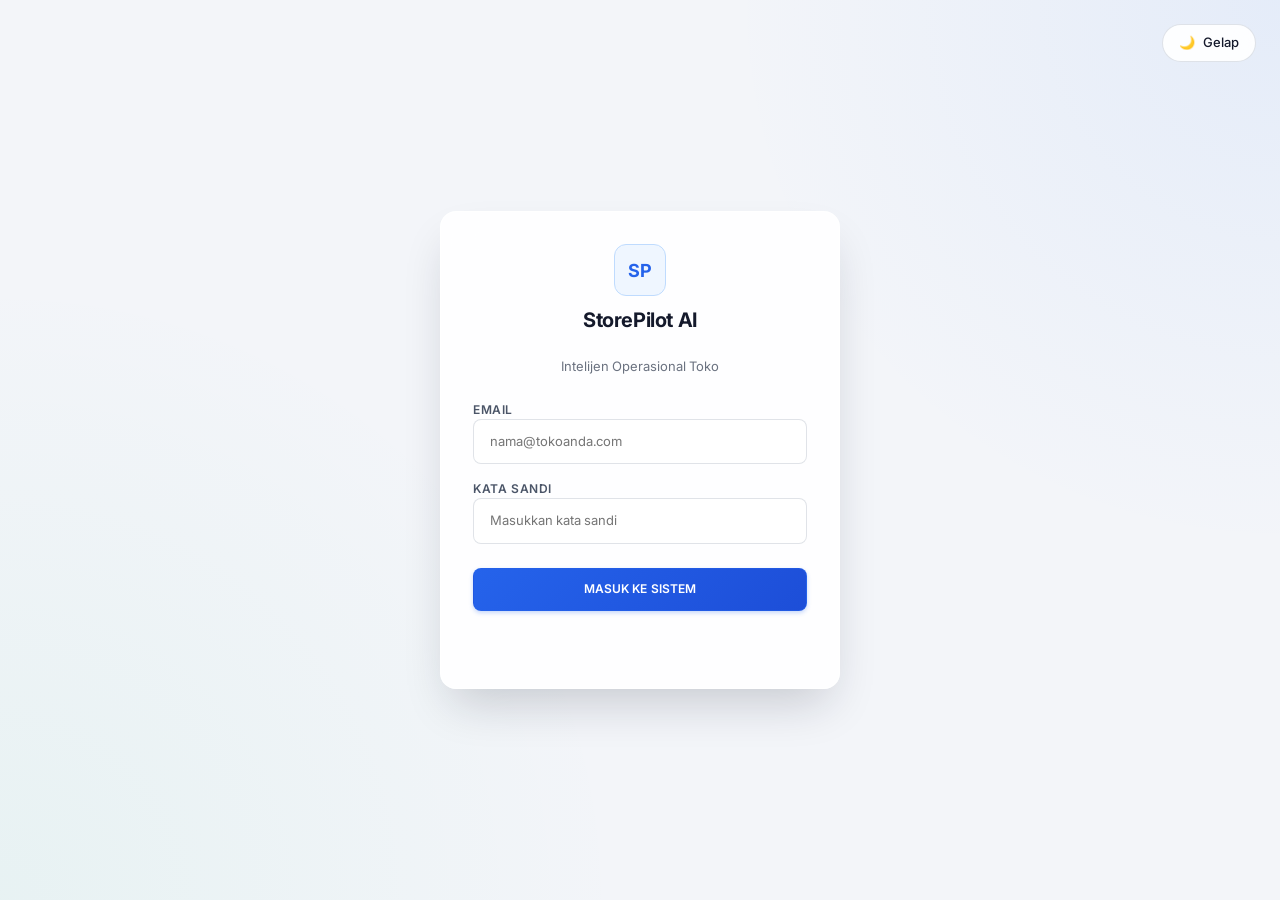
==== commit 9d6b7f56: "feat: complete integration + fix approvals + fix refresh + setup scripts" ====
--- a/StorePilot AI/pages/analysis.html
+++ b/StorePilot AI/pages/analysis.html
@@ -420,5 +420,125 @@
   <script src="../js/app.js"></script>
 
   <!-- Catatan: Mobile menu toggle & theme toggle sudah ditangani secara global oleh app.js -->
+  <script>
+    document.addEventListener('DOMContentLoaded', async () => {
+      const API = window.StorePilotAPI;
+      if (!API) return;
+      if (!API.isLoggedIn()) { window.location.href = '../index.html'; return; }
+
+      // Sidebar profile
+      const user = JSON.parse(localStorage.getItem('user') || '{}');
+      if (user.name) {
+        document.getElementById('sidebarProfileName').textContent = user.name;
+        document.getElementById('sidebarProfileRole').textContent = user.role || 'Staff';
+      }
+
+      // Logout
+      const logoutLink = document.querySelector('a[href="../index.html"]');
+      if (logoutLink) {
+        logoutLink.addEventListener('click', (e) => {
+          e.preventDefault();
+          API.clearTokens();
+          window.location.href = '../index.html';
+        });
+      }
+
+      // Check analysis status on load
+      try {
+        const status = await API.getAnalysisStatus();
+        if (status) {
+          const progressEl = document.getElementById('analysisProgress');
+          if (progressEl && status.last_analysis) {
+            progressEl.innerHTML = `
+              <div class="metric-card" style="padding: 1rem; text-align: center;">
+                <p style="color: var(--color-text-muted); font-size: 0.875rem;">Analisis terakhir: ${new Date(status.last_analysis).toLocaleString('id-ID')}</p>
+                <p style="margin-top: 0.5rem; font-weight: 600; color: var(--color-primary);">Total temuan: ${status.total_findings || 0}</p>
+              </div>
+            `;
+          }
+        }
+      } catch (e) { /* no analysis yet */ }
+
+      // Run analysis button
+      const runBtn = document.getElementById('runAnalysisButton');
+      const progressEl = document.getElementById('analysisProgress');
+      const resultEl = document.getElementById('analysisResult');
+      const summaryEl = document.getElementById('analysisSummary');
+
+      if (runBtn) {
+        runBtn.addEventListener('click', async () => {
+          runBtn.disabled = true;
+          runBtn.textContent = 'Menganalisis...';
+          
+          if (progressEl) {
+            progressEl.innerHTML = `
+              <div style="text-align: center; padding: 2rem;">
+                <div style="width: 40px; height: 40px; border: 3px solid var(--color-border); border-top-color: var(--color-primary); border-radius: 50%; animation: spin 0.8s linear infinite; margin: 0 auto 1rem;"></div>
+                <p style="color: var(--color-text-muted);">StorePilot AI sedang menganalisis data operasional...</p>
+              </div>
+            `;
+          }
+
+          try {
+            const result = await API.runAnalysis();
+            
+            if (progressEl) {
+              progressEl.innerHTML = `
+                <div class="metric-card" style="text-align: center; padding: 1.5rem;">
+                  <span style="font-size: 2rem;">✅</span>
+                  <p style="margin-top: 0.5rem; font-weight: 600; color: var(--color-success);">Analisis selesai!</p>
+                  <p style="color: var(--color-text-muted); font-size: 0.875rem;">ID: ${result.analysis_id || '-'}</p>
+                </div>
+              `;
+            }
+
+            if (summaryEl && result) {
+              let findingsHtml = '';
+              if (result.findings && Array.isArray(result.findings)) {
+                findingsHtml = result.findings.slice(0, 5).map(f => `
+                  <div style="padding: 0.75rem; border-bottom: 1px solid var(--glass-border);">
+                    <strong>${f.title}</strong>
+                    <p style="font-size: 0.875rem; color: var(--color-text-muted); margin: 0.25rem 0 0;">${f.description || ''}</p>
+                    <span class="badge ${f.severity === 'critical' ? 'badge-high' : 'badge-medium'}">${f.severity || 'info'}</span>
+                  </div>
+                `).join('');
+              }
+              summaryEl.innerHTML = `
+                <div class="ai-panel-header">
+                  <svg width="20" height="20" viewBox="0 0 24 24" fill="none" stroke="currentColor" stroke-width="2" stroke-linecap="round" stroke-linejoin="round"><polygon points="12 2 15.09 8.26 22 9.27 17 14.14 18.18 21.02 12 17.77 5.82 21.02 7 14.14 2 9.27 8.91 8.26 12 2"/></svg>
+                  <span>Ringkasan Analisis AI</span>
+                </div>
+                ${findingsHtml || '<p style="color: var(--color-text-muted);">Analisis selesai, tidak ada temuan spesifik.</p>'}
+              `;
+            }
+
+            if (resultEl) {
+              const actionsEl = document.getElementById('analysisResultActions');
+              if (actionsEl && result.findings && result.findings.length > 0) {
+                actionsEl.innerHTML = `
+                  <a href="approvals.html" class="button button-primary">Lihat & Setujui Tugas</a>
+                  <a href="findings.html" class="button button-ghost" style="margin-left: 0.5rem;">Detail Temuan</a>
+                `;
+              }
+            }
+
+          } catch (err) {
+            console.error('Analysis failed:', err);
+            if (progressEl) {
+              progressEl.innerHTML = `
+                <div style="text-align: center; padding: 1.5rem;">
+                  <span style="font-size: 2rem;">❌</span>
+                  <p style="color: var(--color-critical); margin-top: 0.5rem;">Analisis gagal: ${err.message || 'Unknown error'}</p>
+                </div>
+              `;
+            }
+          } finally {
+            runBtn.disabled = false;
+            runBtn.textContent = 'JALANKAN ANALISIS OPERASIONAL';
+          }
+        });
+      }
+    });
+  </script>
 </body>
 </html>
